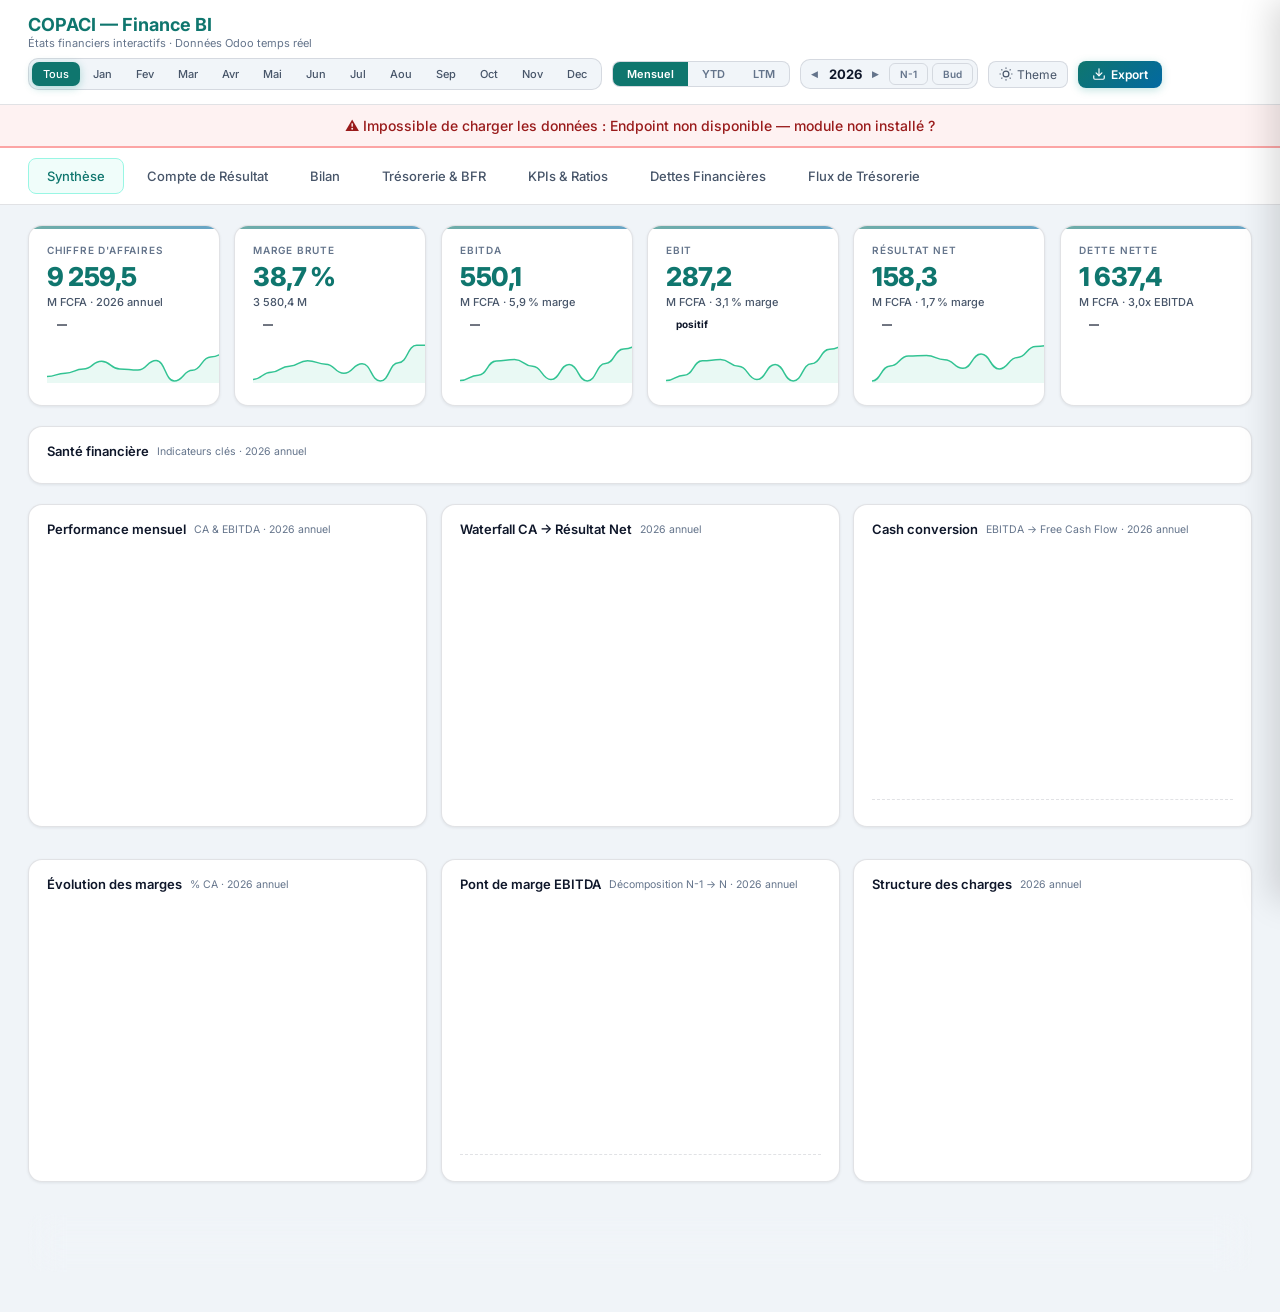
==== copaci_finance_bi/static/src/dashboard/index.html @ 1ec5e7fd "Add copaci_finance_bi — Odoo 18 Finance BI Dashboard Module BI Finance COPACI avec architecture ifra" ====
<!DOCTYPE html>
<html lang="fr" data-theme="light">
<head>
<meta charset="UTF-8">
<meta name="viewport" content="width=device-width, initial-scale=1.0">
<title>COPACI — Finance BI Dashboard</title>
<link href="https://fonts.googleapis.com/css2?family=Inter:wght@300;400;500;600;700;800&display=swap" rel="stylesheet">
<link rel="stylesheet" href="/copaci_finance_bi/static/src/dashboard/css/dashboard.css">
<script src="/copaci_finance_bi/static/src/lib/chart.umd.min.js"></script>
<script src="/copaci_finance_bi/static/src/lib/chartjs-plugin-datalabels.min.js"></script>
<script src="/copaci_finance_bi/static/src/lib/pptxgenjs.bundle.js"></script>
</head>
<body>
<div class="app">

<!-- ═══ HEADER ═══ -->
<header class="header">
  <div class="header-left"><div class="header-title">
    <h1>COPACI — Finance BI</h1>
    <p>&Eacute;tats financiers interactifs &middot; Donn&eacute;es Odoo temps r&eacute;el</p>
  </div></div>
  <div class="header-right">
    <div class="pills-wrap" id="monthPills">
      <button class="pill active" data-m="all">Tous</button>
      <button class="pill" data-m="0">Jan</button><button class="pill" data-m="1">Fev</button>
      <button class="pill" data-m="2">Mar</button><button class="pill" data-m="3">Avr</button>
      <button class="pill" data-m="4">Mai</button><button class="pill" data-m="5">Jun</button>
      <button class="pill" data-m="6">Jul</button><button class="pill" data-m="7">Aou</button>
      <button class="pill" data-m="8">Sep</button><button class="pill" data-m="9">Oct</button>
      <button class="pill" data-m="10">Nov</button><button class="pill" data-m="11">Dec</button>
    </div>
    <div class="mode-wrap">
      <button class="mode-btn active" data-mode="mensuel">Mensuel</button>
      <button class="mode-btn" data-mode="ytd">YTD</button>
      <button class="mode-btn" data-mode="ltm">LTM</button>
    </div>
    <div class="company-wrap single" id="companyWrap">
      <span class="cw-label">Soci&eacute;t&eacute;</span>
    </div>
    <div class="year-wrap">
      <button class="year-btn" id="yearPrev">&#9664;</button>
      <span class="year-label" id="yearLabel"></span>
      <script>document.getElementById('yearLabel').textContent=new Date().getFullYear();</script>
      <button class="year-btn" id="yearNext">&#9654;</button>
      <button class="compare-toggle" id="compareN1">N-1</button>
      <button class="compare-toggle" id="compareBudget" title="Budget (placeholder = GL actual)">Bud</button>
    </div>
    <button class="theme-toggle" id="themeBtn">
      <svg width="14" height="14" viewBox="0 0 24 24" fill="none" stroke="currentColor" stroke-width="2"><circle cx="12" cy="12" r="5"/><path d="M12 1v2M12 21v2M4.22 4.22l1.42 1.42M18.36 18.36l1.42 1.42M1 12h2M21 12h2M4.22 19.78l1.42-1.42M18.36 5.64l1.42-1.42"/></svg>
      Theme
    </button>
    <button class="export-btn" id="exportBtn">
      <svg width="14" height="14" viewBox="0 0 24 24" fill="none" stroke="currentColor" stroke-width="2" stroke-linecap="round" stroke-linejoin="round"><path d="M21 15v4a2 2 0 01-2 2H5a2 2 0 01-2-2v-4"/><polyline points="7 10 12 15 17 10"/><line x1="12" y1="15" x2="12" y2="3"/></svg>
      Export
    </button>
  </div>
</header>

<!-- ═══ EXPORT MODAL ═══ -->
<div class="export-overlay" id="exportOverlay">
  <div class="export-modal">
    <div class="export-modal-header">
      <h2>Configuration &amp; Export</h2>
      <button class="export-close" id="exportClose">&times;</button>
    </div>
    <div class="export-modal-body">
      <div class="export-section">
        <h3>P&eacute;riode</h3>
        <div class="cfg-period-row">
          <span class="cfg-label">Ann&eacute;e</span>
          <div class="cfg-pills" id="cfgYearPills"></div>
        </div>
        <div class="cfg-period-row">
          <span class="cfg-label">Mode</span>
          <div class="cfg-pills" id="cfgModePills">
            <button class="cfg-pill active" data-mode="mensuel">Mensuel</button>
            <button class="cfg-pill" data-mode="ytd">YTD</button>
            <button class="cfg-pill" data-mode="ltm">LTM</button>
          </div>
        </div>
        <div class="cfg-period-row">
          <span class="cfg-label">Mois</span>
          <div class="cfg-pills" id="cfgMonthPills">
            <button class="cfg-pill active" data-m="all">Tous</button>
            <button class="cfg-pill" data-m="0">Jan</button><button class="cfg-pill" data-m="1">Fev</button>
            <button class="cfg-pill" data-m="2">Mar</button><button class="cfg-pill" data-m="3">Avr</button>
            <button class="cfg-pill" data-m="4">Mai</button><button class="cfg-pill" data-m="5">Jun</button>
            <button class="cfg-pill" data-m="6">Jul</button><button class="cfg-pill" data-m="7">Aou</button>
            <button class="cfg-pill" data-m="8">Sep</button><button class="cfg-pill" data-m="9">Oct</button>
            <button class="cfg-pill" data-m="10">Nov</button><button class="cfg-pill" data-m="11">Dec</button>
          </div>
        </div>
      </div>
      <div class="export-section">
        <h3>P&eacute;rim&egrave;tre</h3>
        <div class="export-scope">
          <label class="scope-all"><input type="checkbox" id="scopeAll" checked> Tout le dashboard</label>
          <div class="cfg-scope-grid">
            <label><input type="checkbox" class="scope-tab" data-scope="synthese" checked> Synth&egrave;se</label>
            <label><input type="checkbox" class="scope-tab" data-scope="pl" checked> Compte de R&eacute;sultat</label>
            <label><input type="checkbox" class="scope-tab" data-scope="bilan" checked> Bilan</label>
            <label><input type="checkbox" class="scope-tab" data-scope="tresorerie" checked> Tr&eacute;sorerie &amp; BFR</label>
            <label><input type="checkbox" class="scope-tab" data-scope="kpis" checked> KPIs &amp; Ratios</label>
            <label><input type="checkbox" class="scope-tab" data-scope="dettes" checked> Dettes Financi&egrave;res</label>
            <label><input type="checkbox" class="scope-tab" data-scope="cfs" checked> Flux de Tr&eacute;sorerie</label>
          </div>
        </div>
      </div>
      <div class="export-section">
        <h3>Format</h3>
        <div class="export-formats">
          <button class="fmt-btn active" data-fmt="pptx"><span class="fmt-icon">&#128202;</span><span class="fmt-label">PowerPoint</span><span class="fmt-sub">Charts &eacute;ditables</span></button>
          <button class="fmt-btn disabled" data-fmt="pdf"><span class="fmt-icon">&#128196;</span><span class="fmt-label">PDF</span><span class="fmt-sub">Bient&ocirc;t</span></button>
          <button class="fmt-btn disabled" data-fmt="xlsx"><span class="fmt-icon">&#128200;</span><span class="fmt-label">Excel</span><span class="fmt-sub">Bient&ocirc;t</span></button>
        </div>
      </div>
      <div class="export-section export-notes">
        <h3>Notes CFO</h3>
        <textarea id="exportNotes" placeholder="Commentaires additionnels du CFO / Contr&ocirc;le de gestion...&#10;(zones de texte &eacute;ditables dans le PPT)"></textarea>
      </div>
      <div class="export-progress" id="exportProgress"></div>
    </div>
    <div class="export-modal-footer">
      <button class="export-cancel" id="exportCancel">Annuler</button>
      <button class="export-generate" id="exportGenerate">G&eacute;n&eacute;rer le PPT</button>
    </div>
  </div>
</div>

<!-- ═══ TABS ═══ -->
<nav class="tabs">
  <button class="tab active" data-tab="synthese">Synth&egrave;se</button>
  <button class="tab" data-tab="pl">Compte de R&eacute;sultat</button>
  <button class="tab" data-tab="bilan">Bilan</button>
  <button class="tab" data-tab="tresorerie">Tr&eacute;sorerie &amp; BFR</button>
  <button class="tab" data-tab="kpis">KPIs &amp; Ratios</button>
  <button class="tab" data-tab="dettes">Dettes Financi&egrave;res</button>
  <button class="tab" data-tab="cfs">Flux de Tr&eacute;sorerie</button>
</nav>

<!-- ═══ MAIN CONTENT ═══ -->
<main class="content">
  <div id="warnBanner"></div>

  <!-- TAB: SYNTHESE -->
  <section id="synthese" class="panel active">
    <div class="kpi-grid k6" id="synthKpis"></div>
    <div class="chart-card health-card">
      <h2 id="synthHealthTitle">Sant&eacute; financi&egrave;re <span>Indicateurs cl&eacute;s</span></h2>
      <div class="health-grid" id="synthHealthGauges"></div>
    </div>
    <div class="chart-grid g3">
      <div class="chart-card"><h2 id="synthPerfTitle">Performance mensuelle <span>CA &amp; EBITDA</span></h2><div class="chart-container" id="synthPerfWrap"><canvas id="synthPerfChart"></canvas></div></div>
      <div class="chart-card"><h2 id="synthWaterfallTitle">Waterfall CA &rarr; R&eacute;sultat Net <span>Annuel</span></h2><div class="chart-container" id="synthWaterfallWrap"><canvas id="synthWaterfallChart"></canvas></div></div>
      <div class="chart-card"><h2 id="synthCashConvTitle">Cash conversion <span>EBITDA &rarr; Free Cash Flow</span></h2><div class="chart-container" id="synthCashConvWrap"><canvas id="synthCashConvChart"></canvas></div><div class="conv-kpi" id="synthCashConvKpi"></div></div>
    </div>
    <div class="chart-grid g3">
      <div class="chart-card"><h2 id="synthMarginsTitle">&Eacute;volution des marges <span>% CA</span></h2><div class="chart-container" id="synthMarginsWrap"><canvas id="synthMarginsChart"></canvas></div></div>
      <div class="chart-card"><h2 id="synthMarginBridgeTitle">Pont de marge EBITDA <span>D&eacute;composition vs N-1</span></h2><div class="chart-container" id="synthMarginBridgeWrap"><canvas id="synthMarginBridgeChart"></canvas></div><div class="conv-kpi" id="synthMarginBridgeKpi"></div></div>
      <div class="chart-card"><h2 id="synthChargesTitle">Structure des charges <span>YTD</span></h2><div class="chart-container" id="synthChargesWrap"><canvas id="synthChargesChart"></canvas></div></div>
    </div>
    <div class="chart-card insights-card">
      <h2 id="synthInsightsTitle">Signaux et alertes CFO <span>Analyse automatique</span></h2>
      <div class="insights-grid" id="synthInsights"></div>
    </div>
  </section>

  <!-- TAB: COMPTE DE RESULTAT -->
  <section id="pl" class="panel">
    <div class="chart-card"><h2>Compte de R&eacute;sultat <span>Donn&eacute;es mensuelles en M FCFA &middot; Cliquer pour explorer</span></h2>
      <div class="table-toolbar" id="plToolbar"><div class="table-toolbar-spacer"></div></div>
      <div class="fin-table-wrap"><table class="fin-table" id="plTable"><thead id="plHead"></thead><tbody id="plBody"></tbody></table></div>
    </div>
    <div class="chart-grid g2" style="margin-top:20px">
      <div class="chart-card"><h2>Waterfall du r&eacute;sultat</h2><div class="chart-container tall"><canvas id="plWaterfallChart"></canvas></div></div>
      <div class="chart-card"><h2>Analyse des marges <span>% CA mensuel</span></h2><div class="chart-container tall"><canvas id="plMarginsChart"></canvas></div></div>
    </div>
  </section>

  <!-- TAB: BILAN -->
  <section id="bilan" class="panel">
    <div class="chart-grid g2">
      <div class="chart-card"><h2 id="bilanStructTitle">Structure du bilan <span>Actif vs Passif</span></h2><div class="chart-container"><canvas id="bilanStructChart"></canvas></div></div>
      <div class="chart-card"><h2 id="bilanEvoTitle">&Eacute;volution mensuelle <span>Total Actif &amp; composantes</span></h2><div class="chart-container"><canvas id="bilanEvoChart"></canvas></div></div>
    </div>
    <div class="chart-card"><h2 id="bilanTableTitle">Bilan d&eacute;taill&eacute; <span>M FCFA &middot; Cliquer pour explorer</span></h2>
      <div class="bilan-picker" id="bilanPicker"></div>
      <div class="fin-table-wrap"><table class="fin-table" id="bilanTable"><thead id="bilanHead"></thead><tbody id="bilanBody"></tbody></table></div>
    </div>
  </section>

  <!-- TAB: TRESORERIE & BFR -->
  <section id="tresorerie" class="panel">
    <div class="section-title">Cycle de Conversion de Caisse <span id="cccPeriodTag" class="period-tag">LTM</span></div>
    <div class="ccc-timeline" id="cccTimeline"></div>
    <div class="chart-grid g3">
      <div class="chart-card"><h2>D&eacute;composition du BFR <span id="bfrWaterfallSub">M FCFA &middot; LTM</span></h2><div class="chart-container"><canvas id="bfrWaterfallChart"></canvas></div></div>
      <div class="chart-card"><h2>&Eacute;volution BFR / CA <span id="bfrEvoSub">en jours &middot; rolling 12M</span></h2><div class="chart-container"><canvas id="bfrEvoChart"></canvas></div></div>
      <div class="chart-card"><h2>&Eacute;volution DSO / DIO / DPO <span id="ratioEvoSub">jours &middot; 12M glissants</span></h2><div class="chart-container"><canvas id="ratioEvoChart"></canvas></div></div>
    </div>
    <p class="data-footnote">Les s&eacute;ries mensuelles de BFR sont interpol&eacute;es &agrave; partir des cl&ocirc;tures trimestrielles ; prudence sur l&rsquo;analyse intra-trimestrielle.</p>
  </section>

  <!-- TAB: KPIs & RATIOS -->
  <section id="kpis" class="panel">
    <div class="chart-card"><h2>Profil financier <span>Radar de performance</span></h2><div class="chart-container tall"><canvas id="radarChart"></canvas></div></div>
    <div class="section-title">Ratios cl&eacute;s</div>
    <div class="ratio-grid" id="ratioGrid"></div>
    <div class="chart-card"><h2>&Eacute;volution des KPIs <span>12 derniers mois</span></h2><div class="chart-container"><canvas id="kpiEvoChart"></canvas></div></div>
  </section>

  <!-- TAB: DETTES FINANCIERES -->
  <section id="dettes" class="panel">
    <div class="kpi-grid k4" id="dettesKpis"></div>
    <div class="chart-grid g3">
      <div class="chart-card"><h2>Composition de la dette <span>Par type</span></h2><div class="chart-container"><canvas id="detteTypeChart"></canvas></div></div>
      <div class="chart-card"><h2 id="detteStackedTitle">&Eacute;volution dette &amp; tr&eacute;sorerie <span>Empil&eacute; &middot; dette nette en courbe</span></h2><div class="chart-container"><canvas id="detteStackedChart"></canvas></div></div>
      <div class="chart-card"><h2 id="detteByNatureTitle">Dette par nature <span>Empil&eacute; mensuel</span></h2><div class="chart-container"><canvas id="detteByNatureChart"></canvas></div></div>
    </div>
    <div class="chart-card"><h2 id="dettesTableTitle">D&eacute;tail des dettes financi&egrave;res <span>M FCFA &middot; Cliquer pour d&eacute;rouler</span></h2>
      <div class="table-toolbar" id="dettesToolbar"><div class="table-toolbar-spacer"></div></div>
      <div class="fin-table-wrap"><table class="fin-table" id="dettesTable"><thead id="dettesHead"></thead><tbody id="dettesBody"></tbody></table></div>
    </div>
    <p class="data-footnote">Les ventilations mensuelles sont estim&eacute;es par interpolation &agrave; partir des soldes trimestriels disponibles.</p>
  </section>

  <!-- TAB: FLUX DE TRESORERIE -->
  <section id="cfs" class="panel">
    <div id="cfsQualityBanner"></div>
    <div class="chart-card"><h2>Tableau des flux de tr&eacute;sorerie <span id="cfsHeaderSub">M FCFA &middot; M&eacute;thode indirecte &middot; reconstruit depuis rawPL + variations bilan</span></h2>
      <div class="table-toolbar" id="cfsToolbar"><div class="table-toolbar-spacer"></div></div>
      <div class="fin-table-wrap"><table class="fin-table" id="cfsTable"><thead id="cfsHead"></thead><tbody id="cfsBody"></tbody></table></div>
    </div>
    <div class="chart-grid g2" style="margin-top:20px">
      <div class="chart-card"><h2>Waterfall des flux <span id="cfsWaterfallSub">M FCFA</span></h2><div class="chart-container tall"><canvas id="cfsWaterfallChart"></canvas></div></div>
      <div class="chart-card"><h2>&Eacute;volution de la tr&eacute;sorerie <span id="cfsTresoSub">Cumul mensuel</span></h2><div class="chart-container tall"><canvas id="cfsTresoChart"></canvas></div></div>
    </div>
  </section>

</main>

<!-- ═══ DRILL-DOWN PANEL ═══ -->
<div class="drill-overlay" id="drillOverlay"></div>
<div class="drill-panel" id="drillPanel">
  <div class="drill-header">
    <button class="drill-back" id="drillBack">&#9664;</button>
    <div class="drill-title"><h3 id="drillTitleText"></h3><p id="drillSubText"></p></div>
    <button class="drill-close" id="drillCloseBtn">&times;</button>
  </div>
  <div class="drill-body" id="drillBody"></div>
</div>

<!-- ═══ TOOLTIP ═══ -->
<div class="fin-tooltip" id="finTooltip">
  <div class="fin-tooltip-title" id="ttTitle"></div>
  <div class="fin-tooltip-val" id="ttVal"></div>
  <div class="fin-tooltip-pct" id="ttPct"></div>
  <div class="fin-tooltip-delta" id="ttDelta"></div>
  <div class="fin-tooltip-spark"><canvas id="ttSparkCanvas" width="200" height="32"></canvas></div>
  <div class="fin-tooltip-hint">Cliquer pour voir les comptes</div>
</div>

</div><!-- .app -->

<!-- ═══ JAVASCRIPT MODULES ═══ -->
<!-- Ordre de chargement : config → utils → data → charts → tables → tabs → ui → export -->
<script src="/copaci_finance_bi/static/src/dashboard/js/00_config.js"></script>
<script src="/copaci_finance_bi/static/src/dashboard/js/01_utils.js"></script>
<script src="/copaci_finance_bi/static/src/dashboard/js/02_data.js"></script>
<script src="/copaci_finance_bi/static/src/dashboard/js/03_charts.js"></script>
<script src="/copaci_finance_bi/static/src/dashboard/js/04_tables.js"></script>
<script src="/copaci_finance_bi/static/src/dashboard/js/05_tabs.js"></script>
<script src="/copaci_finance_bi/static/src/dashboard/js/06_ui.js"></script>
<script src="/copaci_finance_bi/static/src/dashboard/js/07_export.js"></script>
</body>
</html>
---- copaci_finance_bi/static/src/dashboard/css/dashboard.css ----
/* ═══════════════════════════════════════════════════════════════
   COPACI Finance BI — CSS
   Pattern: Ventes V6 (teal/blue accent, light default)
   ═══════════════════════════════════════════════════════════════ */
:root,[data-theme="dark"]{--bg:#0c1222;--bg2:#111a2e;--card:rgba(255,255,255,0.05);--card-h:rgba(255,255,255,0.08);--brd:rgba(255,255,255,0.1);--brd-h:rgba(255,255,255,0.2);--t1:#f0f0f5;--t2:rgba(255,255,255,0.6);--t3:rgba(255,255,255,0.4);--inp:rgba(255,255,255,0.08);--inp-b:rgba(255,255,255,0.15);--accent:#0d9488;--accent2:#0284c7;--green:#10b981;--red:#ef4444;--amber:#f59e0b;--purple:#8b5cf6;--row-hover:rgba(13,148,136,0.06);--row-alt:rgba(255,255,255,0.02);--total-bg:rgba(13,148,136,0.08);--subtotal-bg:rgba(13,148,136,0.04)}
[data-theme="light"]{--bg:#f0f4f8;--bg2:#ffffff;--card:#ffffff;--card-h:#ffffff;--brd:rgba(15,23,42,0.12);--brd-h:rgba(15,23,42,0.22);--t1:#0f172a;--t2:#475569;--t3:#64748b;--inp:#f1f5f9;--inp-b:#cbd5e1;--accent:#0f766e;--accent2:#0369a1;--green:#047857;--red:#dc2626;--amber:#b45309;--purple:#7c3aed;--row-hover:rgba(15,118,110,0.06);--row-alt:rgba(15,23,42,0.02);--total-bg:rgba(15,118,110,0.08);--subtotal-bg:rgba(15,118,110,0.04)}
*,*::before,*::after{box-sizing:border-box;margin:0;padding:0}
body{font-family:'Inter',system-ui,sans-serif;background:var(--bg);color:var(--t1);min-height:100vh;overflow-x:hidden;transition:background .4s,color .4s}
[data-theme="dark"] body::before{content:'';position:fixed;top:-50%;left:-50%;width:200%;height:200%;background:radial-gradient(ellipse at 20% 50%,rgba(13,148,136,0.07) 0%,transparent 50%),radial-gradient(ellipse at 80% 20%,rgba(2,132,199,0.05) 0%,transparent 50%);z-index:0;pointer-events:none}
.app{position:relative;z-index:1}

/* Header */
.header{background:rgba(255,255,255,0.95);backdrop-filter:blur(20px);border-bottom:1px solid var(--brd);padding:14px 28px;display:flex;align-items:center;justify-content:space-between;position:sticky;top:0;z-index:100;flex-wrap:wrap;gap:8px;transition:background .4s}
[data-theme="dark"] .header{background:rgba(17,26,46,0.92)}
.header-title h1{font-size:18px;font-weight:700;background:linear-gradient(135deg,var(--accent),var(--accent2));-webkit-background-clip:text;-webkit-text-fill-color:transparent;background-clip:text}
[data-theme="light"] .header-title h1{-webkit-text-fill-color:unset;background:none;color:var(--accent)}
.header-title p{font-size:11px;color:var(--t3);margin:1px 0 0}
.header-right{display:flex;align-items:center;gap:10px;flex-wrap:wrap}

/* Pills */
.pills-wrap{display:flex;align-items:center;background:var(--inp);border:1px solid var(--brd);border-radius:10px;padding:3px;gap:2px}
.pill{padding:5px 11px;border:none;background:transparent;color:var(--t2);font-family:inherit;font-size:11px;font-weight:500;border-radius:7px;cursor:pointer;transition:all .3s;line-height:1.3}
.pill.active{background:linear-gradient(135deg,var(--accent),var(--accent2));color:#fff;box-shadow:0 2px 8px rgba(13,148,136,0.3)}
[data-theme="light"] .pill.active{background:var(--accent)}
.pill:hover:not(.active){background:var(--card-h);color:var(--t1)}

/* Year selector */
.year-wrap{display:flex;align-items:center;gap:2px;background:var(--inp);border:1px solid var(--brd);border-radius:10px;padding:3px 4px}
.year-btn{background:none;border:none;color:var(--t3);cursor:pointer;font-size:9px;padding:4px 6px;border-radius:6px;transition:all .25s;line-height:1}
.year-btn:hover{color:var(--t1);background:var(--card-h)}
.year-label{font-size:13px;font-weight:700;color:var(--t1);min-width:38px;text-align:center}
.compare-toggle{margin-left:2px;padding:4px 10px;border:1px solid var(--brd);background:transparent;color:var(--t3);font-family:inherit;font-size:10px;font-weight:600;border-radius:6px;cursor:pointer;transition:all .3s}
.compare-toggle.active{background:rgba(245,158,11,0.15);border-color:rgba(245,158,11,0.4);color:var(--amber)}

/* Company selector */
.company-wrap{display:flex;align-items:center;gap:4px;background:var(--inp);border:1px solid var(--brd);border-radius:10px;padding:3px 6px}
.company-wrap .cw-label{font-size:9px;font-weight:600;color:var(--t3);text-transform:uppercase;letter-spacing:.05em;margin-right:2px}
.company-pill{padding:4px 10px;font-family:inherit;font-size:10.5px;font-weight:600;color:var(--t3);background:transparent;border:1px solid transparent;border-radius:6px;cursor:pointer;transition:all .25s;white-space:nowrap}
.company-pill:hover:not(.active){color:var(--t1);background:var(--card-h)}
.company-pill.active{background:rgba(13,148,136,0.12);border-color:rgba(13,148,136,0.3);color:var(--accent)}
.company-pill.all-active{background:rgba(99,102,241,0.12);border-color:rgba(99,102,241,0.3);color:#6366f1}
/* Hide company selector when only one company is available */
.company-wrap.single{display:none}

/* Mode selector */
.mode-wrap{display:flex;align-items:center;gap:0;background:var(--inp);border:1px solid var(--brd);border-radius:8px;overflow:hidden}
.mode-btn{padding:5px 14px;font-family:inherit;font-size:11px;font-weight:600;color:var(--t3);background:transparent;border:none;cursor:pointer;transition:all .25s}
.mode-btn.active{background:linear-gradient(135deg,var(--accent),var(--accent2));color:#fff}
[data-theme="light"] .mode-btn.active{background:var(--accent)}
.mode-btn:hover:not(.active){color:var(--t1);background:var(--card-h)}

/* Theme toggle */
.theme-toggle{display:flex;align-items:center;gap:4px;background:var(--inp);border:1px solid var(--brd);border-radius:8px;padding:5px 10px;cursor:pointer;font-family:inherit;font-size:12px;color:var(--t2);transition:all .3s}
.theme-toggle:hover{border-color:var(--brd-h);color:var(--t1)}

/* Tabs */
.tabs{display:flex;gap:4px;padding:10px 28px;background:rgba(255,255,255,0.95);backdrop-filter:blur(10px);border-bottom:1px solid var(--brd);overflow-x:auto;transition:background .4s}
[data-theme="dark"] .tabs{background:rgba(17,26,46,0.92)}
.tab{padding:9px 18px;border:1px solid transparent;background:transparent;color:var(--t2);font-family:inherit;font-size:13px;font-weight:500;border-radius:8px;cursor:pointer;transition:all .3s;white-space:nowrap}
.tab.active{background:rgba(13,148,136,0.15);color:var(--accent);border:1px solid rgba(13,148,136,0.3)}
[data-theme="light"] .tab.active{background:#f0fdfa;border-color:#99f6e4;color:var(--accent)}
.tab:hover:not(.active){background:var(--card);color:var(--t1)}

/* Content */
.content{padding:20px 28px;max-width:1600px;margin:0 auto}
.panel{display:none}
.panel.active{display:block;animation:fadeIn .6s cubic-bezier(.4,0,.2,1)}
@keyframes fadeIn{from{opacity:0;transform:translateY(8px)}to{opacity:1;transform:translateY(0)}}

/* KPI cards */
.kpi-grid{display:grid;grid-template-columns:repeat(auto-fit,minmax(220px,1fr));gap:14px;margin-bottom:20px}
.kpi-grid.k3{grid-template-columns:repeat(3,1fr)}
.kpi-grid.k4{grid-template-columns:repeat(4,1fr)}
.kpi-grid.k6{grid-template-columns:repeat(6,1fr)}
.kpi-card{background:var(--card);backdrop-filter:blur(12px);border:1px solid var(--brd);border-radius:14px;padding:18px;transition:all .4s cubic-bezier(.4,0,.2,1);position:relative;overflow:hidden}
.kpi-card::after{content:'';position:absolute;bottom:0;left:0;right:0;height:2px;background:linear-gradient(90deg,var(--accent),var(--accent2));opacity:0;transition:opacity .4s}
.kpi-card:hover{transform:translateY(-2px);border-color:var(--brd-h)}
.kpi-card:hover::after{opacity:1}
[data-theme="light"] .kpi-card{box-shadow:0 1px 3px rgba(15,23,42,0.08)}
[data-theme="light"] .kpi-card:hover{box-shadow:0 4px 12px rgba(15,23,42,0.1)}
.kpi-label{font-size:10px;color:var(--t3);text-transform:uppercase;letter-spacing:.8px;font-weight:600;margin-bottom:6px}
.kpi-value{font-size:26px;font-weight:800;color:var(--accent);line-height:1.15;letter-spacing:-.5px}
.kpi-sub{font-size:11px;color:var(--t2);margin-top:3px;font-weight:500}
.kpi-trend{display:inline-flex;align-items:center;gap:3px;padding:3px 10px;border-radius:20px;font-size:10px;font-weight:700;margin-top:6px}
.kpi-trend.up{background:rgba(16,185,129,0.12);color:var(--green)}
.kpi-trend.down{background:rgba(239,68,68,0.12);color:var(--red)}
.kpi-trend2{display:inline-flex;align-items:center;gap:3px;padding:2px 8px;border-radius:20px;font-size:9.5px;font-weight:600;margin-top:4px;margin-left:4px;opacity:.85}
.kpi-trend2.up{background:rgba(16,185,129,0.08);color:var(--green)}
.kpi-trend2.down{background:rgba(239,68,68,0.08);color:var(--red)}
.bud-flag{color:var(--amber);font-weight:800;cursor:help}
.kpi-spark{height:44px;margin-top:10px;opacity:.85;transition:opacity .3s}
.kpi-card:hover .kpi-spark{opacity:1}
/* KPI card accent stripe */
.kpi-card::before{content:'';position:absolute;top:0;left:0;right:0;height:3px;background:linear-gradient(90deg,var(--accent),var(--accent2));border-radius:14px 14px 0 0;opacity:.6;transition:opacity .3s}
.kpi-card:hover::before{opacity:1}

/* Chart cards */
.chart-grid{display:grid;gap:14px;margin-bottom:18px}
.chart-grid.g2{grid-template-columns:repeat(2,1fr)}
.chart-grid.g3{grid-template-columns:repeat(3,1fr)}
@media(max-width:1100px){.chart-grid.g3{grid-template-columns:repeat(2,1fr)}}
@media(max-width:760px){.chart-grid.g2,.chart-grid.g3{grid-template-columns:1fr}}
.chart-card{background:var(--card);backdrop-filter:blur(16px);border:1px solid var(--brd);border-radius:14px;padding:16px 18px 14px;transition:all .4s;position:relative;overflow:hidden;margin-bottom:14px}
.chart-card::before{content:'';position:absolute;top:0;left:0;right:0;height:1px;background:linear-gradient(90deg,transparent,rgba(13,148,136,0.4),transparent);opacity:0;transition:opacity .4s}
.chart-card:hover{border-color:var(--brd-h);transform:translateY(-1px)}
.chart-card:hover::before{opacity:1}
[data-theme="light"] .chart-card{box-shadow:0 1px 3px rgba(15,23,42,0.08)}
.chart-card h2{font-size:13px;font-weight:600;margin:0 0 10px;color:var(--t1);display:flex;align-items:center;gap:8px;flex-wrap:wrap}
.chart-card h2 span{font-size:10.5px;color:var(--t3);font-weight:400}
.chart-container{position:relative;width:100%;height:240px}
.chart-container.tall{height:320px}
.chart-container.short{height:180px}
/* Series filter pills — sit between the chart h2 and the canvas, replace
   Chart.js's built-in legend with a more discoverable Bloomberg-style chip
   that toggles dataset visibility on click. */
.series-pills{display:flex;flex-wrap:wrap;gap:5px;margin:0 0 8px}
.series-pill{display:inline-flex;align-items:center;gap:6px;padding:3px 10px;border-radius:14px;background:var(--bg2);border:1px solid var(--brd);font-size:10px;font-weight:600;color:var(--t2);cursor:pointer;transition:border-color .15s,color .15s,opacity .15s,background .15s;font-family:inherit;line-height:1.5;letter-spacing:.1px;user-select:none}
.series-pill:hover{border-color:var(--brd-h);color:var(--t1);background:var(--inp)}
.series-pill .pill-dot{width:8px;height:8px;border-radius:50%;background:var(--dot,#0d9488);box-shadow:0 0 0 2px rgba(13,148,136,0.12);transition:opacity .2s,transform .2s,box-shadow .2s}
.series-pill.off{opacity:.45;color:var(--t3);background:transparent}
.series-pill.off .pill-dot{opacity:.35;transform:scale(.7);box-shadow:none}
.series-pill.off:hover{opacity:.7}
.badge{font-size:10px;padding:2px 8px;border-radius:6px;font-weight:600}
.badge.teal{background:rgba(13,148,136,0.15);color:var(--accent)}
.badge.blue{background:rgba(2,132,199,0.15);color:var(--accent2)}

/* ═══════════════════════════════════════════════════════
   HEALTH GAUGES — 4-up SVG semi-circle dials
   ═══════════════════════════════════════════════════════ */
.health-card{margin-bottom:20px}
.health-grid{display:grid;grid-template-columns:repeat(4,1fr);gap:14px}
@media(max-width:1100px){.health-grid{grid-template-columns:repeat(2,1fr)}}
@media(max-width:600px){.health-grid{grid-template-columns:1fr}}
.gauge-tile{position:relative;padding:16px 14px 14px;background:var(--bg2);border:1px solid var(--brd);border-radius:12px;transition:all .3s;overflow:hidden}
.gauge-tile:hover{border-color:var(--brd-h);transform:translateY(-1px)}
.gauge-tile::before{content:'';position:absolute;top:0;left:0;right:0;height:2px;background:var(--g-col,var(--accent));opacity:.55}
.gauge-head{display:flex;align-items:baseline;justify-content:space-between;margin-bottom:4px}
.gauge-label{font-size:10px;color:var(--t3);text-transform:uppercase;letter-spacing:.6px;font-weight:600}
.gauge-pill{font-size:9px;font-weight:700;padding:2px 7px;border-radius:10px;text-transform:uppercase;letter-spacing:.4px}
.gauge-pill.good{background:rgba(16,185,129,0.15);color:var(--green)}
.gauge-pill.warn{background:rgba(245,158,11,0.15);color:var(--amber)}
.gauge-pill.bad{background:rgba(239,68,68,0.15);color:var(--red)}
.gauge-svg{display:block;width:100%;height:86px}
.gauge-bg{fill:none;stroke:rgba(148,163,184,0.18);stroke-width:10;stroke-linecap:round}
.gauge-fg{fill:none;stroke-width:10;stroke-linecap:round;transition:stroke-dashoffset .8s cubic-bezier(.2,.8,.2,1)}
.gauge-val{font-size:22px;font-weight:800;color:var(--t1);line-height:1;letter-spacing:-.5px}
.gauge-unit{font-size:11px;color:var(--t3);font-weight:500;margin-left:3px}
.gauge-sub{font-size:10px;color:var(--t3);margin-top:4px;line-height:1.35;min-height:38px}
.gauge-sub b{color:var(--t2);font-weight:600}
.gauge-period{display:inline-block;margin-top:2px;font-size:9px;color:var(--t3);font-style:italic;opacity:.85;letter-spacing:.2px}
.gauge-footer{display:flex;justify-content:space-between;font-size:9px;color:var(--t3);margin-top:3px;font-variant-numeric:tabular-nums}

/* Conv-KPI band under waterfall/bridge charts */
.conv-kpi{display:flex;justify-content:space-around;gap:10px;margin-top:12px;padding-top:12px;border-top:1px dashed var(--brd);font-variant-numeric:tabular-nums}
.conv-kpi .kpi-mini{text-align:center;flex:1}
.conv-kpi .kpi-mini-label{font-size:9px;color:var(--t3);text-transform:uppercase;letter-spacing:.5px;font-weight:600;margin-bottom:2px}
.conv-kpi .kpi-mini-val{font-size:14px;font-weight:700;color:var(--t1);font-variant-numeric:tabular-nums}
.conv-kpi .kpi-mini-val.good{color:var(--green)}
.conv-kpi .kpi-mini-val.bad{color:var(--red)}
.conv-kpi .kpi-mini-val.warn{color:var(--amber)}

/* Insights panel */
.insights-card{margin-bottom:20px}
.insights-grid{display:grid;grid-template-columns:repeat(auto-fit,minmax(280px,1fr));gap:12px}
.insight-row{display:flex;gap:12px;padding:12px 14px;border-radius:10px;background:var(--bg2);border:1px solid var(--brd);transition:all .3s}
.insight-row:hover{border-color:var(--brd-h);transform:translateX(2px)}
.insight-row.sig-good{border-left:3px solid var(--green)}
.insight-row.sig-warn{border-left:3px solid var(--amber)}
.insight-row.sig-bad{border-left:3px solid var(--red)}
.insight-row.sig-info{border-left:3px solid var(--accent2)}
.insight-icon{flex-shrink:0;width:32px;height:32px;border-radius:8px;display:flex;align-items:center;justify-content:center;font-size:16px;font-weight:700}
.insight-row.sig-good .insight-icon{background:rgba(16,185,129,0.12);color:var(--green)}
.insight-row.sig-warn .insight-icon{background:rgba(245,158,11,0.12);color:var(--amber)}
.insight-row.sig-bad .insight-icon{background:rgba(239,68,68,0.12);color:var(--red)}
.insight-row.sig-info .insight-icon{background:rgba(2,132,199,0.12);color:var(--accent2)}
.insight-body{flex:1;min-width:0}
.insight-title{font-size:12px;font-weight:700;color:var(--t1);margin-bottom:2px;line-height:1.3}
.insight-text{font-size:11px;color:var(--t2);line-height:1.45}
.insight-text b{color:var(--t1);font-weight:600}

/* ═══════════════════════════════════════════════════════
   FINANCIAL TABLE — Capital IQ / FactSet style
   ═══════════════════════════════════════════════════════ */
.fin-table-wrap{overflow-x:auto;border:1px solid var(--brd);border-radius:12px;background:var(--card);scrollbar-width:thin;scrollbar-color:var(--inp-b) transparent}
/* Custom WebKit scrollbar — visible track + accent thumb on hover so users notice the row is scrollable */
.fin-table-wrap::-webkit-scrollbar{height:12px;width:12px;background:transparent}
.fin-table-wrap::-webkit-scrollbar-track{background:var(--bg2);border-top:1px solid var(--brd);border-bottom-left-radius:12px;border-bottom-right-radius:12px}
.fin-table-wrap::-webkit-scrollbar-thumb{background:var(--inp-b);border-radius:8px;border:3px solid var(--bg2);transition:background .2s}
.fin-table-wrap::-webkit-scrollbar-thumb:hover{background:var(--accent)}
.fin-table-wrap::-webkit-scrollbar-corner{background:transparent}
.fin-table{width:100%;border-collapse:collapse;font-size:12px;font-variant-numeric:tabular-nums}
.fin-table th{text-align:right;padding:10px 10px;color:var(--t3);font-weight:600;font-size:10px;text-transform:uppercase;letter-spacing:.5px;border-bottom:2px solid var(--brd);position:sticky;top:0;background:var(--bg2);z-index:2;white-space:nowrap}
.fin-table th:first-child{text-align:left;min-width:260px;padding-left:16px}
.fin-table td{padding:7px 10px;border-bottom:1px solid var(--row-alt);text-align:right;color:var(--t2);transition:all .15s;white-space:nowrap;cursor:default;position:relative}
.fin-table td:first-child{text-align:left;color:var(--t1);font-weight:500;padding-left:16px}
.fin-table tbody tr{transition:background .15s}
.fin-table tbody tr:hover td{background:var(--row-hover)}

/* Row levels */
.fin-table .row-l0 td:first-child{font-weight:700;font-size:13px;color:var(--t1)}
.fin-table .row-l0{background:var(--total-bg)}
.fin-table .row-l0 td{border-bottom:2px solid var(--brd);font-weight:600}
.fin-table .row-l1 td:first-child{padding-left:28px;font-weight:500}
.fin-table .row-l2 td:first-child{padding-left:44px;font-weight:400;color:var(--t2);font-size:11px}
.fin-table .row-l3 td:first-child{padding-left:60px;font-weight:400;color:var(--t3);font-size:11px;font-style:italic}
.fin-table .row-subtotal{background:var(--subtotal-bg)}
.fin-table .row-subtotal td{font-weight:600;border-top:1px solid var(--brd)}
.fin-table .row-pct td{font-size:10px;color:var(--t3);font-style:italic;border-bottom:2px solid var(--brd)}
.fin-table .row-spacer td{height:12px;border-bottom:none;background:transparent}
.fin-table tbody tr:nth-child(even):not(.row-l0):not(.row-subtotal):not(.row-pct):not(.row-spacer) td{background:var(--row-alt)}
.fin-table .row-hidden{max-height:0;overflow:hidden;opacity:0;line-height:0;visibility:collapse;transition:max-height .3s,opacity .25s,line-height .25s}
.fin-table .row-hidden td{padding-top:0;padding-bottom:0;border-bottom-color:transparent;transition:padding .25s,border-color .25s}
.fin-table .row-visible{max-height:60px;opacity:1;line-height:1.4;visibility:visible}
/* Column highlight defined later (after heat classes) so it can win the cascade
   without resorting to !important. See ".fin-table .col-hl" rule below. */

/* Table toolbar (above tables with expand control) */
.table-toolbar{display:flex;align-items:center;gap:8px;margin:0 0 10px 0;flex-wrap:wrap}
.table-toolbar-spacer{flex:1}
/* Expand control — 3-state segmented */
.expand-ctrl{display:inline-flex;background:var(--bg2);border:1px solid var(--brd);border-radius:8px;padding:3px;align-items:center}
.expand-ctrl .ec-label{font-size:9.5px;color:var(--t3);font-weight:700;text-transform:uppercase;letter-spacing:.5px;padding:0 8px 0 6px;display:inline-flex;align-items:center;gap:5px}
.expand-ctrl .ec-btn{padding:5px 10px;background:transparent;border:none;font-size:11px;font-weight:600;color:var(--t2);cursor:pointer;border-radius:5px;transition:all .15s;letter-spacing:-.1px;font-family:inherit}
.expand-ctrl .ec-btn:hover{color:var(--t1);background:var(--inp)}
.expand-ctrl .ec-btn.active{background:var(--accent);color:#fff}
/* Expand modes are entirely driven by JS — applyTableExpandMode() toggles
   .row-hidden on each <tr> based on its data-depth attribute. No CSS overrides
   are needed, which lets the user collapse individual branches manually even
   inside the "Détaillé" mode. */

/* Expandable rows */
.fin-table .row-expandable td:first-child{cursor:pointer;user-select:none}
.fin-table .row-expandable td:first-child:hover{color:var(--accent)}
.fin-table .row-expand-icon{display:inline-block;width:16px;height:16px;line-height:16px;text-align:center;font-size:8px;color:var(--t3);margin-right:6px;border-radius:4px;background:var(--inp);transition:all .2s;vertical-align:middle}
.fin-table .row-expandable:hover .row-expand-icon{color:var(--accent);background:rgba(13,148,136,0.15)}
.fin-table .row-expand-icon.open{transform:rotate(90deg);color:var(--accent);background:rgba(13,148,136,0.15)}

/* Clickable numbers */
.fin-table td.clickable{cursor:pointer;position:relative}
.fin-table td.clickable:hover{color:var(--accent);font-weight:600}
.fin-table td.clickable:hover::after{content:'';position:absolute;bottom:2px;left:10%;right:10%;height:1px;background:var(--accent);opacity:.4}
.fin-table .neg{color:var(--red)}
.fin-table .pos{color:var(--green)}

/* Data quality footnote */
.data-footnote{margin:12px 0 0 4px;font-size:11px;font-style:italic;color:var(--t3);letter-spacing:.1px;line-height:1.5}

/* Inline sparkline column */
.fin-table .spark-cell{width:88px;padding:4px 6px;text-align:center}
.fin-table .spark-cell canvas{display:block;width:80px;height:22px}

/* YTD column — bold accent */
.fin-table .ytd-cell{font-weight:700;color:var(--t1);font-size:12px;letter-spacing:-.2px}

/* Bilan period picker — toolbar style */
.bilan-picker{display:flex;align-items:center;gap:6px;flex-wrap:wrap;margin:0 0 16px 0;padding:8px 10px;background:var(--bg2);border:1px solid var(--brd);border-radius:10px}
.bilan-picker .picker-label{display:inline-flex;align-items:center;gap:6px;font-size:10px;color:var(--t3);font-weight:700;text-transform:uppercase;letter-spacing:.7px;margin-right:6px;padding-left:4px}
.bilan-picker .picker-label::before{content:'';width:3px;height:14px;background:var(--accent);border-radius:2px;display:inline-block}
.period-chip{display:inline-flex;align-items:center;gap:7px;padding:6px 10px 6px 12px;background:var(--inp);border:1px solid var(--brd);border-radius:20px;font-size:11.5px;font-weight:500;color:var(--t1);cursor:default;transition:all .18s ease;white-space:nowrap}
.period-chip .chip-dot{width:6px;height:6px;border-radius:50%;background:var(--t3);display:inline-block;flex-shrink:0}
.period-chip.baseline{background:rgba(13,148,136,0.10);border-color:rgba(13,148,136,0.35);color:var(--accent);font-weight:600;box-shadow:0 1px 2px rgba(13,148,136,0.10)}
.period-chip.baseline .chip-dot{background:var(--accent);box-shadow:0 0 0 2px rgba(13,148,136,0.18)}
.period-chip.baseline::after{content:'BASE';font-size:8.5px;font-weight:800;letter-spacing:.5px;color:var(--accent);opacity:.65;margin-left:2px}
.period-chip .chip-remove{display:inline-flex;align-items:center;justify-content:center;width:15px;height:15px;border-radius:50%;background:transparent;color:var(--t3);font-size:14px;line-height:1;font-weight:500;cursor:pointer;transition:all .15s;margin-left:-2px}
.period-chip .chip-remove:hover{background:var(--red);color:#fff}
.period-chip.period-add{padding:6px 12px;border-style:dashed;border-color:var(--brd);background:transparent;color:var(--t2);font-weight:500;cursor:pointer;transition:all .18s ease}
.period-chip.period-add:hover{border-style:solid;border-color:var(--accent);color:var(--accent);background:rgba(13,148,136,0.06);transform:translateY(-1px)}
.period-chip.period-add .chip-plus{display:inline-flex;align-items:center;justify-content:center;width:14px;height:14px;border-radius:50%;background:var(--inp);color:var(--t2);font-size:12px;font-weight:600;line-height:1;transition:all .18s}
.period-chip.period-add:hover .chip-plus{background:var(--accent);color:#fff}
.period-chip.period-reset{margin-left:auto;padding:6px 10px;background:transparent;border-color:transparent;color:var(--t3);font-weight:500;font-size:10.5px;cursor:pointer;text-transform:uppercase;letter-spacing:.4px}
.period-chip.period-reset:hover{color:var(--t1);background:var(--inp)}
.period-chip.period-reset .chip-dot{display:none}

/* Period popover — floating card, fixed to viewport */
.period-popover{position:fixed;z-index:9999;background:var(--bg2);border:1px solid var(--brd);border-radius:12px;padding:0;box-shadow:0 20px 60px rgba(0,0,0,0.28),0 4px 12px rgba(0,0,0,0.14),0 0 0 1px rgba(0,0,0,0.02);width:320px;display:none;opacity:0;transform:translateY(-6px) scale(.98);transition:opacity .18s ease,transform .18s ease}
.period-popover.open{display:block;opacity:1;transform:translateY(0) scale(1)}
.period-popover .pp-header{display:flex;align-items:center;justify-content:space-between;padding:12px 14px 10px 14px;border-bottom:1px solid var(--brd)}
.period-popover .pp-title{font-size:12px;font-weight:700;color:var(--t1);letter-spacing:-.1px}
.period-popover .pp-title small{display:block;font-size:10px;font-weight:500;color:var(--t3);margin-top:2px;letter-spacing:.1px}
.period-popover .pp-close{background:transparent;border:none;width:24px;height:24px;border-radius:6px;color:var(--t3);font-size:18px;cursor:pointer;line-height:1;display:inline-flex;align-items:center;justify-content:center;transition:all .15s}
.period-popover .pp-close:hover{background:var(--inp);color:var(--t1)}
.period-popover .pp-body{padding:12px 14px}
.period-popover .pp-section{margin-bottom:12px}
.period-popover .pp-section:last-child{margin-bottom:0}
.period-popover .pp-label{font-size:9.5px;color:var(--t3);font-weight:700;text-transform:uppercase;letter-spacing:.6px;margin-bottom:7px;display:block}
.period-popover .pp-year-tabs{display:flex;gap:0;background:var(--inp);border:1px solid var(--brd);border-radius:8px;padding:3px;width:100%}
.period-popover .pp-year-tab{flex:1;padding:6px 8px;background:transparent;border:none;font-size:11.5px;font-weight:600;color:var(--t2);cursor:pointer;border-radius:6px;transition:all .18s ease;letter-spacing:-.1px}
.period-popover .pp-year-tab:hover{color:var(--t1)}
.period-popover .pp-year-tab.selected{background:var(--bg2);color:var(--accent);box-shadow:0 1px 3px rgba(0,0,0,0.12),0 0 0 1px rgba(13,148,136,0.22)}
.period-popover .pp-months{display:grid;grid-template-columns:repeat(4,1fr);gap:6px}
.period-popover .pp-month{padding:8px 4px;background:var(--inp);border:1px solid var(--brd);border-radius:7px;font-size:11px;font-weight:600;color:var(--t1);cursor:pointer;transition:all .15s ease;text-align:center;letter-spacing:-.1px}
.period-popover .pp-month:hover:not(:disabled){background:rgba(13,148,136,0.08);border-color:var(--accent);color:var(--accent);transform:translateY(-1px)}
.period-popover .pp-month:disabled{opacity:.32;cursor:not-allowed;background:transparent}
.period-popover .pp-month:disabled:hover{background:transparent;border-color:var(--brd);color:var(--t1);transform:none}
.period-popover .pp-month.picked{background:var(--accent);border-color:var(--accent);color:#fff;opacity:.6;cursor:not-allowed}
.period-popover .pp-month.picked:hover{background:var(--accent);border-color:var(--accent);color:#fff;transform:none}
.period-popover .pp-footer{padding:8px 14px 12px 14px;border-top:1px solid var(--brd);font-size:10px;color:var(--t3);display:flex;align-items:center;justify-content:space-between}
.period-popover .pp-footer .pp-hint{display:inline-flex;align-items:center;gap:4px}
.period-popover .pp-footer .pp-hint::before{content:'';width:4px;height:4px;border-radius:50%;background:var(--t3);display:inline-block}

/* Inline variance indicator */
.var-indicator{display:inline-flex;align-items:center;gap:3px;font-size:10px;font-weight:600;padding:1px 6px;border-radius:4px}
.var-indicator.up{background:rgba(16,185,129,0.12);color:var(--green)}
.var-indicator.down{background:rgba(239,68,68,0.12);color:var(--red)}
.var-indicator.flat{background:var(--inp);color:var(--t3)}
.var-indicator svg{width:10px;height:10px;fill:currentColor}

/* Heatmap intensity — subtle background coloring on number cells */
.fin-table td.heat-pos{background:rgba(16,185,129,0.06)}
.fin-table td.heat-neg{background:rgba(239,68,68,0.06)}
.fin-table td.heat-pos-strong{background:rgba(16,185,129,0.14)}
.fin-table td.heat-neg-strong{background:rgba(239,68,68,0.14)}

/* ─── Column highlight on month selection ─────────────────────
   Premium Bloomberg look : an accent rail on the LEFT edge of every
   cell in the column + bolder text + accent header label. No
   background fill — that fights the heatmap and the row striping.
   The rail is drawn with box-shadow inset so it never reflows the
   table layout and never collides with other backgrounds.
   Higher-specificity selector so the rail beats the even-row striping
   rule that has 4 :not() pseudo-classes.
   IMPORTANT : transition is forced to none on col-hl cells. The base
   .fin-table td has `transition:all .15s` which interferes with
   getComputedStyle and visually leaves the box-shadow stuck mid-fade
   when col-hl is added — instant application is the right call here. */
.fin-table tbody tr td.col-hl,
.fin-table tbody tr:nth-child(even) td.col-hl{
  color:var(--t1);
  font-weight:600;
  box-shadow:inset 2px 0 0 var(--accent);
  transition:none;
}
.fin-table tbody tr.row-l0 td.col-hl,
.fin-table tbody tr.row-subtotal td.col-hl{
  color:var(--accent);
  font-weight:700;
  box-shadow:inset 2px 0 0 var(--accent),inset -1px 0 0 rgba(13,148,136,0.25);
}
.fin-table thead th.col-hl{
  color:var(--accent);
  background:var(--bg2);
  box-shadow:inset 2px 0 0 var(--accent),inset 0 -2px 0 var(--accent);
  letter-spacing:.7px;
  transition:none;
}

/* ═══════════════════════════════════════════════════════
   DRILL-DOWN PANEL (slide-in from right)
   ═══════════════════════════════════════════════════════ */
.drill-overlay{position:fixed;top:0;left:0;right:0;bottom:0;background:rgba(0,0,0,0.3);z-index:500;opacity:0;pointer-events:none;transition:opacity .3s}
.drill-overlay.open{opacity:1;pointer-events:auto}
.drill-panel{position:fixed;top:0;right:-480px;width:480px;height:100vh;background:var(--bg2);border-left:1px solid var(--brd);z-index:501;transition:right .35s cubic-bezier(.4,0,.2,1);overflow-y:auto;box-shadow:-8px 0 32px rgba(0,0,0,0.15)}
.drill-panel.open{right:0}
.drill-header{padding:20px 24px;border-bottom:1px solid var(--brd);display:flex;align-items:center;gap:12px;position:sticky;top:0;background:var(--bg2);z-index:2}
.drill-back{background:var(--inp);border:1px solid var(--brd);border-radius:8px;padding:6px 10px;cursor:pointer;color:var(--t2);font-size:14px;transition:all .2s}
.drill-back:hover{color:var(--accent);border-color:var(--accent)}
.drill-title{flex:1}
.drill-title h3{font-size:15px;font-weight:700;color:var(--t1)}
.drill-title p{font-size:11px;color:var(--t3);margin-top:2px}
.drill-close{background:none;border:none;font-size:20px;color:var(--t3);cursor:pointer;padding:4px 8px}
.drill-close:hover{color:var(--red)}
.drill-body{padding:20px 24px}
.drill-total{font-size:28px;font-weight:800;color:var(--accent);margin-bottom:16px}
.drill-chart{height:180px;margin-bottom:20px}
.drill-accounts{border:1px solid var(--brd);border-radius:10px;overflow:hidden}
.drill-accounts table{width:100%;border-collapse:collapse;font-size:12px}
.drill-accounts th{text-align:left;padding:10px 12px;color:var(--t3);font-size:10px;text-transform:uppercase;background:var(--inp);font-weight:600}
.drill-accounts th:last-child{text-align:right}
.drill-accounts td{padding:9px 12px;border-bottom:1px solid var(--row-alt);color:var(--t2);cursor:pointer;transition:all .15s}
.drill-accounts td:last-child{text-align:right;font-weight:600;font-variant-numeric:tabular-nums}
.drill-accounts tr:hover td{background:var(--row-hover);color:var(--t1)}
.drill-accounts .acct-code{font-family:'Inter',monospace;font-size:11px;color:var(--t3);font-weight:500}
.drill-gl-note{margin-top:16px;padding:12px 16px;background:var(--inp);border:1px solid var(--brd);border-radius:8px;font-size:11px;color:var(--t3);display:flex;align-items:center;gap:8px}

/* ═══════════════════════════════════════════════════════
   RICH TOOLTIP
   ═══════════════════════════════════════════════════════ */
.fin-tooltip{position:fixed;z-index:600;background:var(--bg2);border:1px solid var(--brd);border-radius:12px;padding:14px 18px;box-shadow:0 8px 32px rgba(0,0,0,0.2);pointer-events:none;opacity:0;transition:opacity .2s;min-width:220px;max-width:320px}
.fin-tooltip.show{opacity:1}
.fin-tooltip-title{font-size:12px;font-weight:700;color:var(--t1);margin-bottom:8px;padding-bottom:6px;border-bottom:1px solid var(--brd)}
.fin-tooltip-val{font-size:20px;font-weight:800;color:var(--accent);margin-bottom:6px}
.fin-tooltip-pct{font-size:11px;color:var(--t2);margin-bottom:4px}
.fin-tooltip-delta{display:flex;gap:12px;margin-bottom:8px}
.fin-tooltip-delta span{font-size:11px;font-weight:600}
.fin-tooltip-delta .up{color:var(--green)}
.fin-tooltip-delta .down{color:var(--red)}
.fin-tooltip-spark{height:32px;margin:8px 0}
.fin-tooltip-hint{font-size:10px;color:var(--t3);margin-top:8px;padding-top:6px;border-top:1px solid var(--brd);font-style:italic}

/* CCC Timeline */
.ccc-timeline{display:flex;align-items:center;gap:12px;margin:20px 0;padding:20px;background:var(--card);border:1px solid var(--brd);border-radius:14px;flex-wrap:wrap;justify-content:center}
.ccc-box{flex:1;min-width:120px;text-align:center;padding:18px 14px;border-radius:12px;position:relative;transition:transform .3s,box-shadow .3s}
.ccc-box:hover{transform:translateY(-3px);box-shadow:0 6px 20px rgba(0,0,0,0.1)}
.ccc-box.dso{background:linear-gradient(135deg,rgba(59,130,246,0.15),rgba(37,99,235,0.1));border-left:3px solid #3b82f6}
.ccc-box.dio{background:linear-gradient(135deg,rgba(139,92,246,0.15),rgba(124,58,237,0.1));border-left:3px solid #8b5cf6}
.ccc-box.dpo{background:linear-gradient(135deg,rgba(16,185,129,0.15),rgba(4,120,87,0.1));border-left:3px solid var(--green)}
.ccc-box.ccc{background:linear-gradient(135deg,rgba(249,115,22,0.15),rgba(234,88,12,0.1));border-left:3px solid #f97316}
.ccc-label{font-size:10px;color:var(--t3);text-transform:uppercase;letter-spacing:.5px;font-weight:600;margin-bottom:4px}
.ccc-value{font-size:28px;font-weight:800;color:var(--t1)}
.ccc-days{font-size:10px;color:var(--t2);margin-top:2px}
.ccc-op{font-size:22px;color:var(--t3);font-weight:300;flex-shrink:0}

/* Ratio grid */
.ratio-grid{display:grid;grid-template-columns:repeat(auto-fit,minmax(160px,1fr));gap:10px;margin:16px 0}
.ratio-card{background:var(--card);border:1px solid var(--brd);border-radius:12px;padding:16px;text-align:center;transition:all .3s;position:relative;overflow:hidden}
.ratio-card::after{content:'';position:absolute;bottom:0;left:0;right:0;height:2px;background:linear-gradient(90deg,var(--accent),var(--accent2));opacity:0;transition:opacity .3s}
.ratio-card:hover{border-color:var(--brd-h);transform:translateY(-2px)}
.ratio-card:hover::after{opacity:1}
[data-theme="light"] .ratio-card{box-shadow:0 1px 3px rgba(15,23,42,0.06)}
[data-theme="light"] .ratio-card:hover{box-shadow:0 4px 12px rgba(15,23,42,0.1)}
.ratio-label{font-size:9px;color:var(--t3);text-transform:uppercase;font-weight:700;letter-spacing:.8px;margin-bottom:6px}
.ratio-value{font-size:24px;font-weight:800;color:var(--t1);letter-spacing:-.3px}
.ratio-unit{font-size:13px;font-weight:500;color:var(--t3)}
.ratio-sub{font-size:10px;color:var(--t2);margin-top:4px;line-height:1.3}
.ratio-bar{margin-top:8px;height:4px;background:var(--inp);border-radius:2px;overflow:hidden}
.ratio-bar-fill{height:100%;border-radius:2px;transition:width .6s ease-out}

/* Warning banner */
.warn-banner{display:flex;align-items:flex-start;gap:12px;padding:12px 18px;margin:0 0 18px;border-radius:10px;font-size:12px;line-height:1.5;border:1px solid rgba(245,158,11,0.35);background:rgba(245,158,11,0.08);color:var(--amber)}
.warn-banner.red{border-color:rgba(239,68,68,0.35);background:rgba(239,68,68,0.08);color:var(--red)}
.warn-banner svg{flex-shrink:0;width:18px;height:18px;margin-top:1px}
.warn-banner .warn-title{font-weight:700;margin-bottom:3px}
.warn-banner .warn-body{color:var(--t2);font-weight:500}

/* Section title */
.section-title{font-size:11px;font-weight:700;text-transform:uppercase;letter-spacing:1.2px;color:var(--t3);margin:28px 0 14px;padding-bottom:8px;border-bottom:1px solid var(--brd);display:flex;align-items:center;gap:8px}
.section-title::before{content:'';width:3px;height:14px;border-radius:2px;background:linear-gradient(180deg,var(--accent),var(--accent2))}
.section-title .period-tag{display:inline-flex;align-items:center;height:18px;padding:0 8px;border-radius:9px;background:rgba(13,148,136,0.12);color:var(--accent);border:1px solid rgba(13,148,136,0.28);font-size:9px;font-weight:700;letter-spacing:.6px;text-transform:uppercase}

/* Staggered animations */
.panel.active .kpi-card,.panel.active .chart-card{animation:cardIn .7s cubic-bezier(.4,0,.2,1) both}
.panel.active .kpi-card:nth-child(1),.panel.active .chart-card:nth-child(1){animation-delay:.06s}
.panel.active .kpi-card:nth-child(2),.panel.active .chart-card:nth-child(2){animation-delay:.12s}
.panel.active .kpi-card:nth-child(3),.panel.active .chart-card:nth-child(3){animation-delay:.18s}
.panel.active .kpi-card:nth-child(4),.panel.active .chart-card:nth-child(4){animation-delay:.24s}
.panel.active .kpi-card:nth-child(5),.panel.active .chart-card:nth-child(5){animation-delay:.30s}
.panel.active .kpi-card:nth-child(6),.panel.active .chart-card:nth-child(6){animation-delay:.36s}
.panel.active .kpi-card:nth-child(7){animation-delay:.42s}
.panel.active .kpi-card:nth-child(8){animation-delay:.48s}
@keyframes cardIn{from{opacity:0;transform:translateY(24px) scale(.98)}to{opacity:1;transform:translateY(0) scale(1)}}

/* Responsive */
@media(max-width:1100px){.chart-grid.g2,.chart-grid.g3{grid-template-columns:1fr}.kpi-grid.k6{grid-template-columns:repeat(3,1fr)}.content{padding:14px}}
@media(max-width:600px){.kpi-grid.k3,.kpi-grid.k4,.kpi-grid.k6{grid-template-columns:1fr 1fr}}

/* ═══ EXPORT BUTTON + MODAL ═══ */
.export-btn{display:flex;align-items:center;gap:5px;background:linear-gradient(135deg,var(--accent),var(--accent2));color:#fff;border:none;border-radius:8px;padding:6px 14px;cursor:pointer;font-family:inherit;font-size:12px;font-weight:600;transition:all .3s;box-shadow:0 2px 8px rgba(13,148,136,0.25)}
.export-btn:hover{transform:translateY(-1px);box-shadow:0 4px 14px rgba(13,148,136,0.35)}
.export-btn svg{flex-shrink:0}

.export-overlay{position:fixed;inset:0;z-index:9999;background:rgba(15,23,42,0.55);backdrop-filter:blur(6px);display:flex;align-items:center;justify-content:center;opacity:0;pointer-events:none;transition:opacity .3s}
.export-overlay.open{opacity:1;pointer-events:auto}
.export-modal{background:var(--bg2);border:1px solid var(--brd);border-radius:16px;width:min(640px,94vw);max-height:88vh;overflow-y:auto;box-shadow:0 24px 64px rgba(0,0,0,0.25);transform:translateY(12px);transition:transform .3s}
.cfg-period-row{display:flex;gap:10px;align-items:center;flex-wrap:wrap;margin-bottom:10px}
.cfg-period-row .cfg-label{font-size:11px;font-weight:600;color:var(--t3);text-transform:uppercase;letter-spacing:.6px;min-width:50px}
.cfg-pills{display:flex;gap:4px;flex-wrap:wrap}
.cfg-pill{padding:5px 10px;font-size:12px;font-family:inherit;font-weight:500;border:1px solid var(--brd);border-radius:6px;background:var(--card);color:var(--t2);cursor:pointer;transition:all .2s}
.cfg-pill:hover{border-color:var(--brd-h);color:var(--t1)}
.cfg-pill.active{background:var(--accent);border-color:var(--accent);color:#fff;font-weight:600}
.cfg-pill.active:hover{opacity:.9}
.cfg-scope-grid{display:grid;grid-template-columns:1fr 1fr;gap:4px 12px}
.export-overlay.open .export-modal{transform:translateY(0)}
.export-modal-header{display:flex;align-items:center;justify-content:space-between;padding:20px 24px 0;margin-bottom:4px}
.export-modal-header h2{font-size:16px;font-weight:700;color:var(--t1);margin:0}
.export-close{background:none;border:none;font-size:22px;color:var(--t3);cursor:pointer;padding:4px 8px;border-radius:6px;line-height:1;transition:all .2s}
.export-close:hover{background:var(--row-hover);color:var(--t1)}
.export-modal-body{padding:16px 24px}
.export-section{margin-bottom:18px}
.export-section h3{font-size:12px;font-weight:700;text-transform:uppercase;letter-spacing:.8px;color:var(--t3);margin:0 0 10px}
.export-scope{display:flex;flex-direction:column;gap:6px}
.export-scope label{display:flex;align-items:center;gap:8px;font-size:13px;color:var(--t1);cursor:pointer;padding:5px 8px;border-radius:6px;transition:background .2s}
.export-scope label:hover{background:var(--row-hover)}
.export-scope input[type="checkbox"]{accent-color:var(--accent);width:15px;height:15px;cursor:pointer}
.export-scope .scope-all{font-weight:600;border-bottom:1px solid var(--brd);padding-bottom:8px;margin-bottom:4px}

.export-formats{display:flex;gap:8px}
.fmt-btn{flex:1;display:flex;flex-direction:column;align-items:center;gap:4px;padding:14px 12px;border:2px solid var(--brd);border-radius:10px;background:var(--card);cursor:pointer;transition:all .2s;font-family:inherit}
.fmt-btn:hover{border-color:var(--brd-h)}
.fmt-btn.active{border-color:var(--accent);background:rgba(13,148,136,0.06)}
.fmt-btn.disabled{opacity:.4;cursor:not-allowed}
.fmt-btn .fmt-icon{font-size:22px}
.fmt-btn .fmt-label{font-size:12px;font-weight:600;color:var(--t1)}
.fmt-btn .fmt-sub{font-size:10px;color:var(--t3)}
.fmt-btn.active .fmt-label{color:var(--accent)}

.export-notes textarea{width:100%;min-height:72px;resize:vertical;background:var(--inp);border:1px solid var(--inp-b);border-radius:8px;padding:10px 12px;font-family:inherit;font-size:12px;color:var(--t1);transition:border-color .2s}
.export-notes textarea:focus{outline:none;border-color:var(--accent)}
.export-notes textarea::placeholder{color:var(--t3)}

.export-modal-footer{padding:12px 24px 20px;display:flex;justify-content:flex-end;gap:10px}
.export-cancel{background:var(--inp);border:1px solid var(--brd);border-radius:8px;padding:8px 18px;font-family:inherit;font-size:13px;color:var(--t2);cursor:pointer;transition:all .2s}
.export-cancel:hover{border-color:var(--brd-h);color:var(--t1)}
.export-generate{background:linear-gradient(135deg,var(--accent),var(--accent2));color:#fff;border:none;border-radius:8px;padding:8px 22px;font-family:inherit;font-size:13px;font-weight:600;cursor:pointer;transition:all .3s;box-shadow:0 2px 8px rgba(13,148,136,0.25)}
.export-generate:hover{transform:translateY(-1px);box-shadow:0 4px 14px rgba(13,148,136,0.35)}
.export-generate:disabled{opacity:.5;cursor:not-allowed;transform:none;box-shadow:none}
.export-progress{font-size:11px;color:var(--t3);text-align:center;padding:8px 0 0}
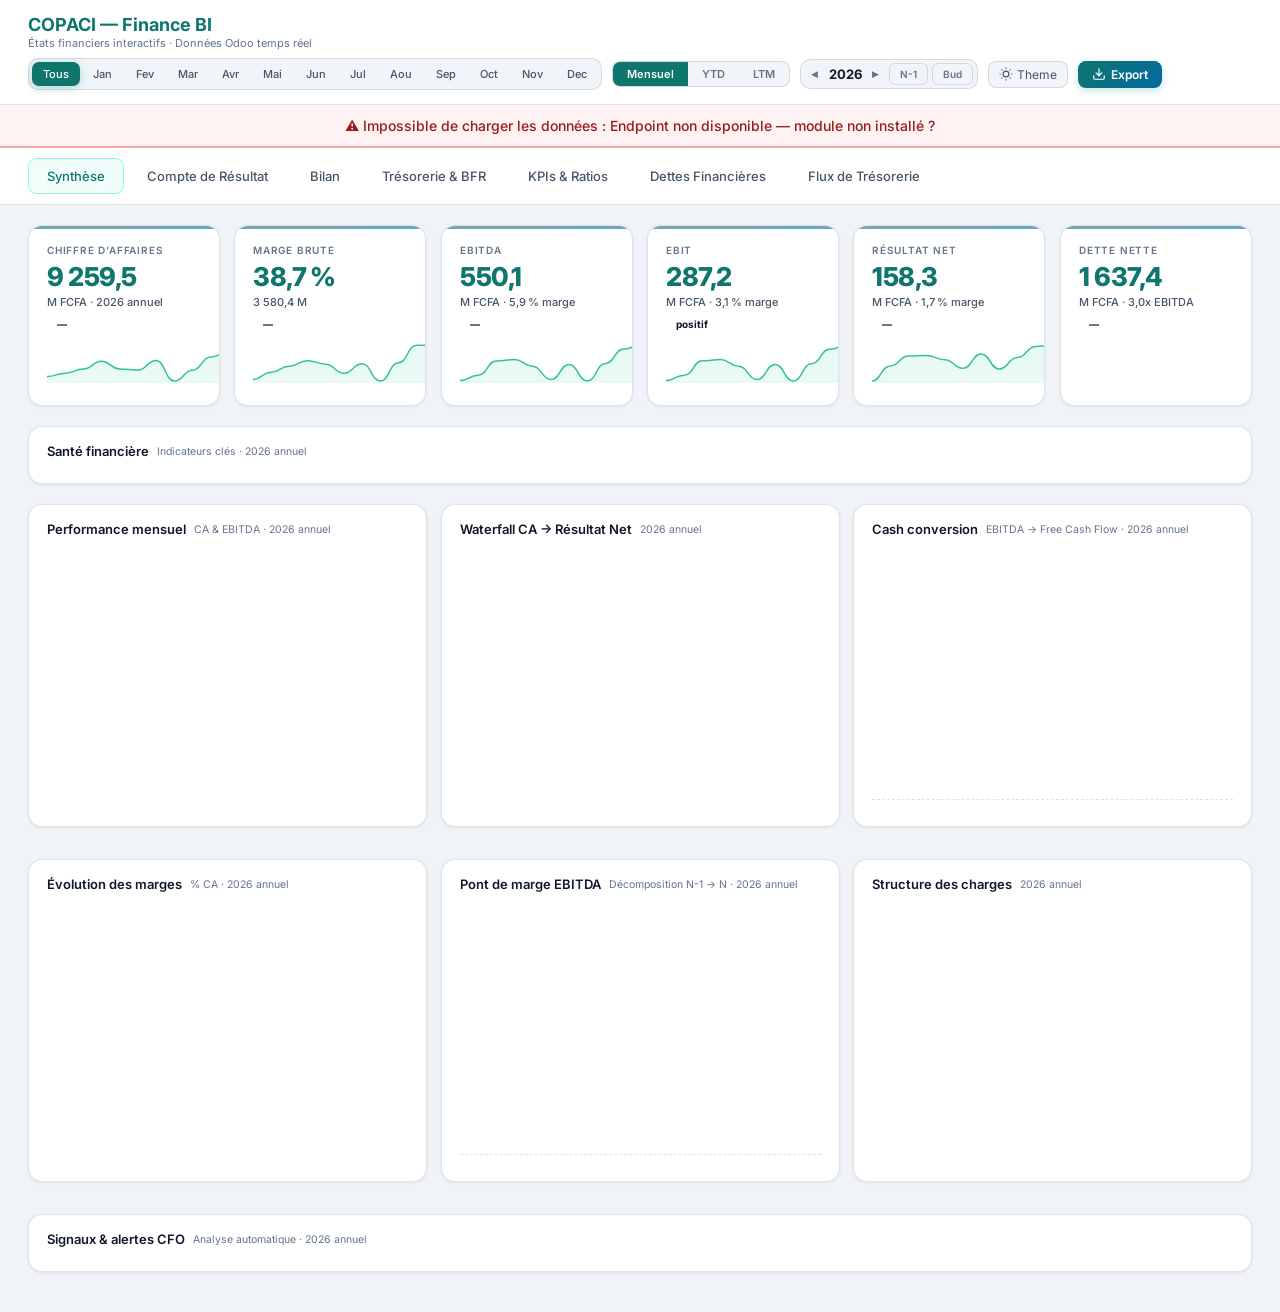
==== commit d924b6fd: "feat: drill-down panel — resizable, visual overhaul, code quality fixes Drill panel improvements: - " ====
--- a/copaci_finance_bi/static/src/dashboard/index.html
+++ b/copaci_finance_bi/static/src/dashboard/index.html
@@ -242,6 +242,7 @@
 <!-- ═══ DRILL-DOWN PANEL ═══ -->
 <div class="drill-overlay" id="drillOverlay"></div>
 <div class="drill-panel" id="drillPanel">
+  <div class="drill-resize" id="drillResize"></div>
   <div class="drill-header">
     <button class="drill-back" id="drillBack">&#9664;</button>
     <div class="drill-title"><h3 id="drillTitleText"></h3><p id="drillSubText"></p></div>
--- a/copaci_finance_bi/static/src/dashboard/css/dashboard.css
+++ b/copaci_finance_bi/static/src/dashboard/css/dashboard.css
@@ -210,7 +210,7 @@
 .fin-table tbody tr:nth-child(even):not(.row-l0):not(.row-subtotal):not(.row-pct):not(.row-spacer) td{background:var(--row-alt)}
 .fin-table .row-hidden{max-height:0;overflow:hidden;opacity:0;line-height:0;visibility:collapse;transition:max-height .3s,opacity .25s,line-height .25s}
 .fin-table .row-hidden td{padding-top:0;padding-bottom:0;border-bottom-color:transparent;transition:padding .25s,border-color .25s}
-.fin-table .row-visible{max-height:60px;opacity:1;line-height:1.4;visibility:visible}
+/* .row-visible removed — visibility is driven entirely by .row-hidden toggle */
 /* Column highlight defined later (after heat classes) so it can win the cascade
    without resorting to !important. See ".fin-table .col-hl" rule below. */
 
@@ -347,30 +347,65 @@
 /* ═══════════════════════════════════════════════════════
    DRILL-DOWN PANEL (slide-in from right)
    ═══════════════════════════════════════════════════════ */
-.drill-overlay{position:fixed;top:0;left:0;right:0;bottom:0;background:rgba(0,0,0,0.3);z-index:500;opacity:0;pointer-events:none;transition:opacity .3s}
+/* Overlay */
+.drill-overlay{position:fixed;top:0;left:0;right:0;bottom:0;background:rgba(0,0,0,0.35);z-index:500;opacity:0;pointer-events:none;transition:opacity .3s;backdrop-filter:blur(2px)}
 .drill-overlay.open{opacity:1;pointer-events:auto}
-.drill-panel{position:fixed;top:0;right:-480px;width:480px;height:100vh;background:var(--bg2);border-left:1px solid var(--brd);z-index:501;transition:right .35s cubic-bezier(.4,0,.2,1);overflow-y:auto;box-shadow:-8px 0 32px rgba(0,0,0,0.15)}
+/* Panel — resizable via drag handle */
+.drill-panel{position:fixed;top:0;right:-50vw;width:var(--drill-w,540px);min-width:380px;max-width:85vw;height:100vh;background:var(--bg2);border-left:1px solid var(--brd);z-index:501;transition:right .35s cubic-bezier(.4,0,.2,1);overflow-y:auto;box-shadow:-8px 0 32px rgba(0,0,0,0.18);display:flex;flex-direction:column}
 .drill-panel.open{right:0}
-.drill-header{padding:20px 24px;border-bottom:1px solid var(--brd);display:flex;align-items:center;gap:12px;position:sticky;top:0;background:var(--bg2);z-index:2}
-.drill-back{background:var(--inp);border:1px solid var(--brd);border-radius:8px;padding:6px 10px;cursor:pointer;color:var(--t2);font-size:14px;transition:all .2s}
+.drill-panel.resizing{transition:none;user-select:none}
+/* Drag handle — left edge */
+.drill-resize{position:absolute;left:-3px;top:0;width:6px;height:100%;cursor:col-resize;z-index:3;background:transparent;transition:background .15s}
+.drill-resize:hover,.drill-resize:active{background:var(--accent);opacity:.5;border-radius:3px}
+/* Header */
+.drill-header{padding:16px 20px;border-bottom:1px solid var(--brd);display:flex;align-items:center;gap:10px;background:var(--bg2);z-index:2;flex-shrink:0}
+.drill-back{background:var(--inp);border:1px solid var(--brd);border-radius:8px;padding:6px 10px;cursor:pointer;color:var(--t2);font-size:13px;transition:all .2s;display:flex;align-items:center;gap:4px}
 .drill-back:hover{color:var(--accent);border-color:var(--accent)}
-.drill-title{flex:1}
-.drill-title h3{font-size:15px;font-weight:700;color:var(--t1)}
-.drill-title p{font-size:11px;color:var(--t3);margin-top:2px}
-.drill-close{background:none;border:none;font-size:20px;color:var(--t3);cursor:pointer;padding:4px 8px}
-.drill-close:hover{color:var(--red)}
-.drill-body{padding:20px 24px}
-.drill-total{font-size:28px;font-weight:800;color:var(--accent);margin-bottom:16px}
-.drill-chart{height:180px;margin-bottom:20px}
+.drill-title{flex:1;min-width:0}
+.drill-title h3{font-size:14px;font-weight:700;color:var(--t1);white-space:nowrap;overflow:hidden;text-overflow:ellipsis}
+.drill-title p{font-size:10px;color:var(--t3);margin-top:2px;letter-spacing:.02em}
+.drill-close{background:none;border:none;font-size:20px;color:var(--t3);cursor:pointer;padding:4px 8px;border-radius:6px;transition:all .15s}
+.drill-close:hover{color:var(--red);background:rgba(239,68,68,.08)}
+/* Body */
+.drill-body{padding:16px 20px;flex:1;overflow-y:auto}
+.drill-total{font-size:26px;font-weight:800;color:var(--accent);margin-bottom:12px;font-variant-numeric:tabular-nums}
+.drill-total .drill-total-sub{font-size:11px;font-weight:500;color:var(--t3);margin-left:8px}
+.drill-chart{height:160px;margin-bottom:16px}
+/* Accounts table (level 1) */
 .drill-accounts{border:1px solid var(--brd);border-radius:10px;overflow:hidden}
 .drill-accounts table{width:100%;border-collapse:collapse;font-size:12px}
-.drill-accounts th{text-align:left;padding:10px 12px;color:var(--t3);font-size:10px;text-transform:uppercase;background:var(--inp);font-weight:600}
+.drill-accounts th{text-align:left;padding:8px 12px;color:var(--t3);font-size:9px;text-transform:uppercase;letter-spacing:.04em;background:var(--inp);font-weight:600}
 .drill-accounts th:last-child{text-align:right}
-.drill-accounts td{padding:9px 12px;border-bottom:1px solid var(--row-alt);color:var(--t2);cursor:pointer;transition:all .15s}
+.drill-accounts td{padding:8px 12px;border-bottom:1px solid var(--row-alt);color:var(--t2);cursor:pointer;transition:all .15s}
 .drill-accounts td:last-child{text-align:right;font-weight:600;font-variant-numeric:tabular-nums}
 .drill-accounts tr:hover td{background:var(--row-hover);color:var(--t1)}
-.drill-accounts .acct-code{font-family:'Inter',monospace;font-size:11px;color:var(--t3);font-weight:500}
-.drill-gl-note{margin-top:16px;padding:12px 16px;background:var(--inp);border:1px solid var(--brd);border-radius:8px;font-size:11px;color:var(--t3);display:flex;align-items:center;gap:8px}
+.drill-accounts .acct-code{font-family:'JetBrains Mono','Fira Code','SF Mono',monospace;font-size:10px;color:var(--accent);font-weight:600;opacity:.8}
+/* GL entries table (level 2) */
+.drill-entries{border:1px solid var(--brd);border-radius:10px;overflow:hidden;margin-top:12px}
+.drill-entries table{width:100%;border-collapse:collapse;font-size:11px}
+.drill-entries th{text-align:left;padding:7px 10px;color:var(--t3);font-size:9px;text-transform:uppercase;letter-spacing:.04em;background:var(--inp);font-weight:600}
+.drill-entries td{padding:6px 10px;border-bottom:1px solid var(--row-alt);color:var(--t2);cursor:pointer;transition:background .12s}
+.drill-entries tr:hover td{background:var(--row-hover)}
+.drill-entries .de{text-align:right;font-variant-numeric:tabular-nums;color:var(--green)}
+.drill-entries .cr{text-align:right;font-variant-numeric:tabular-nums;color:var(--red)}
+.drill-entries .bal{text-align:right;font-variant-numeric:tabular-nums;font-weight:600;color:var(--t1)}
+.drill-entries .move-ref{font-family:'JetBrains Mono','Fira Code',monospace;font-size:10px;color:var(--t3)}
+/* Pagination */
+.drill-pager{display:flex;align-items:center;justify-content:space-between;margin-top:10px;padding:8px 0}
+.drill-pager button{background:var(--inp);border:1px solid var(--brd);border-radius:6px;padding:5px 12px;font-size:11px;cursor:pointer;color:var(--t2);transition:all .15s}
+.drill-pager button:hover:not(:disabled){color:var(--accent);border-color:var(--accent)}
+.drill-pager button:disabled{opacity:.35;cursor:default}
+.drill-pager .drill-pager-info{font-size:10px;color:var(--t3)}
+/* Odoo link button */
+.drill-odoo-btn{display:inline-flex;align-items:center;gap:6px;background:var(--accent);color:#fff;border:none;border-radius:8px;padding:8px 14px;font-size:11px;font-weight:600;cursor:pointer;transition:all .15s;margin-bottom:12px}
+.drill-odoo-btn:hover{filter:brightness(1.1);box-shadow:0 2px 8px rgba(13,148,136,.3)}
+/* Info note */
+.drill-gl-note{margin-top:12px;padding:10px 14px;background:var(--inp);border:1px solid var(--brd);border-radius:8px;font-size:10px;color:var(--t3);display:flex;align-items:center;gap:8px}
+/* Loading & empty states */
+.drill-loading{text-align:center;padding:32px;color:var(--t3);font-size:12px}
+.drill-loading::before{content:'';display:block;width:28px;height:28px;border:3px solid var(--brd);border-top-color:var(--accent);border-radius:50%;margin:0 auto 12px;animation:drill-spin .8s linear infinite}
+@keyframes drill-spin{to{transform:rotate(360deg)}}
+.drill-empty{text-align:center;padding:24px;color:var(--t3);font-size:12px}
 
 /* ═══════════════════════════════════════════════════════
    RICH TOOLTIP
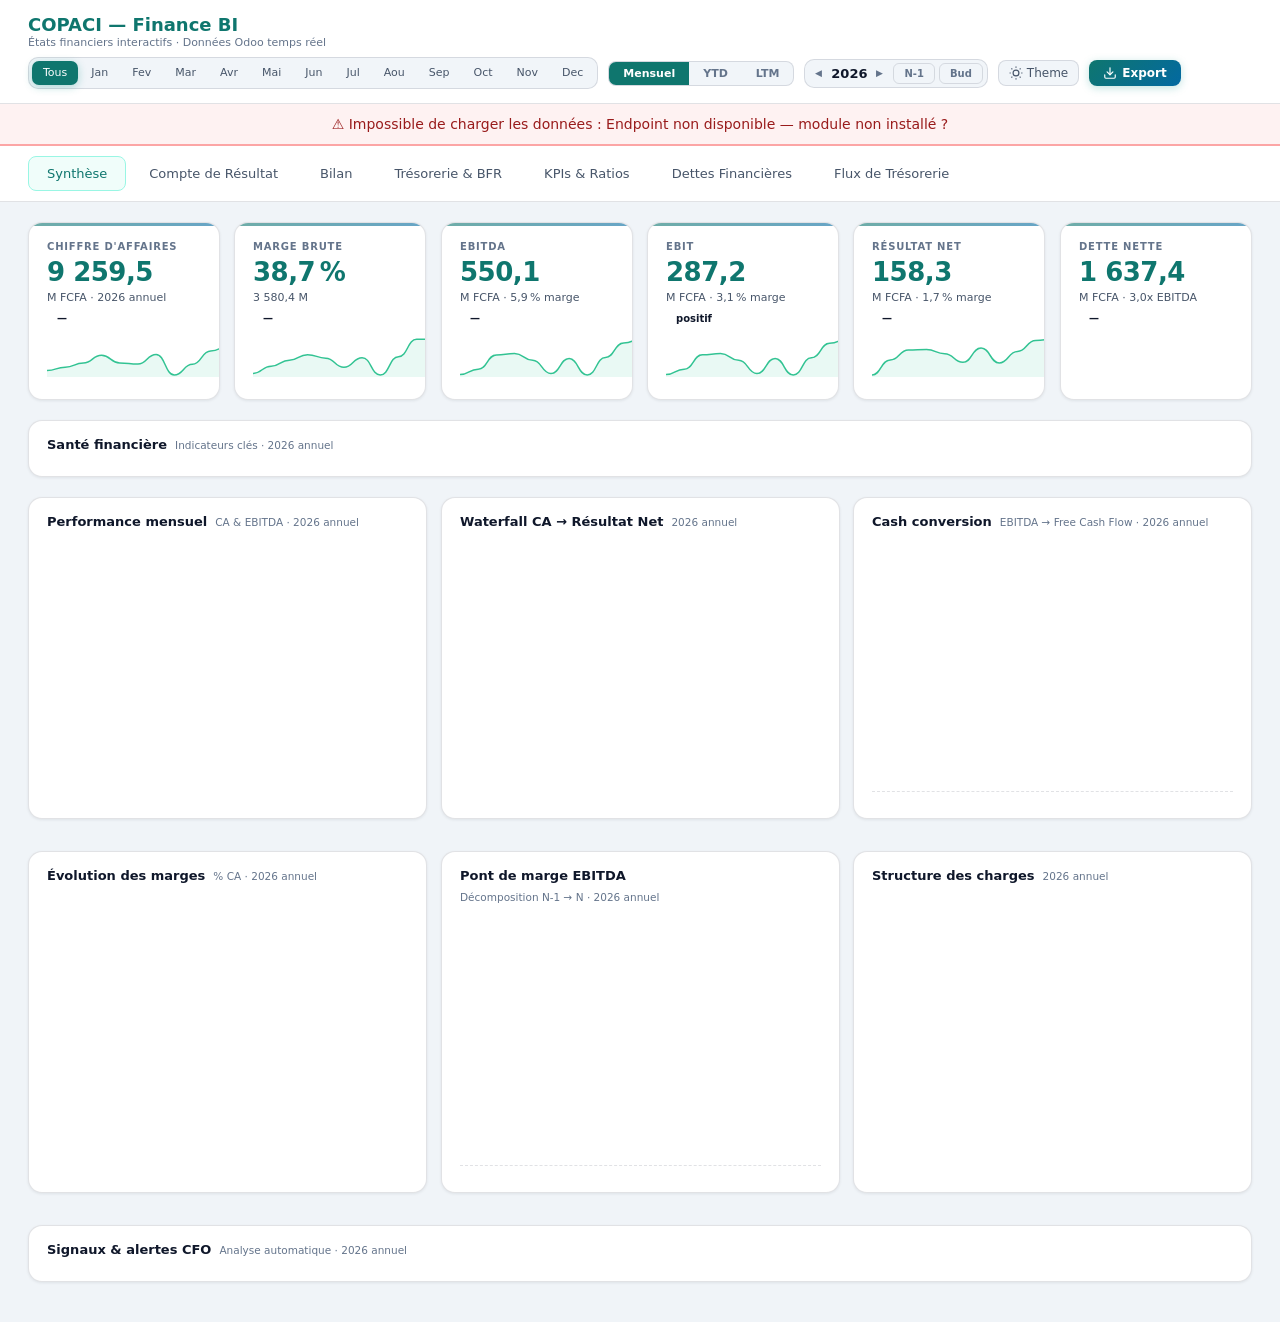
==== commit 5c471b33: "refactor: split 02_data.js (1477L) into 3 modules + audit hardening - 02a_data_core.js (331L): P&L b" ====
--- a/copaci_finance_bi/static/src/dashboard/index.html
+++ b/copaci_finance_bi/static/src/dashboard/index.html
@@ -4,7 +4,6 @@
 <meta charset="UTF-8">
 <meta name="viewport" content="width=device-width, initial-scale=1.0">
 <title>COPACI — Finance BI Dashboard</title>
-<link href="https://fonts.googleapis.com/css2?family=Inter:wght@300;400;500;600;700;800&display=swap" rel="stylesheet">
 <link rel="stylesheet" href="/copaci_finance_bi/static/src/dashboard/css/dashboard.css">
 <script src="/copaci_finance_bi/static/src/lib/chart.umd.min.js"></script>
 <script src="/copaci_finance_bi/static/src/lib/chartjs-plugin-datalabels.min.js"></script>
@@ -267,7 +266,9 @@
 <!-- Ordre de chargement : config → utils → data → charts → tables → tabs → ui → export -->
 <script src="/copaci_finance_bi/static/src/dashboard/js/00_config.js"></script>
 <script src="/copaci_finance_bi/static/src/dashboard/js/01_utils.js"></script>
-<script src="/copaci_finance_bi/static/src/dashboard/js/02_data.js"></script>
+<script src="/copaci_finance_bi/static/src/dashboard/js/02a_data_core.js"></script>
+<script src="/copaci_finance_bi/static/src/dashboard/js/02b_data_bilan.js"></script>
+<script src="/copaci_finance_bi/static/src/dashboard/js/02c_data_refresh.js"></script>
 <script src="/copaci_finance_bi/static/src/dashboard/js/03_charts.js"></script>
 <script src="/copaci_finance_bi/static/src/dashboard/js/04_tables.js"></script>
 <script src="/copaci_finance_bi/static/src/dashboard/js/05_tabs.js"></script>
--- a/copaci_finance_bi/static/src/dashboard/css/dashboard.css
+++ b/copaci_finance_bi/static/src/dashboard/css/dashboard.css
@@ -2,6 +2,12 @@
    COPACI Finance BI — CSS
    Pattern: Ventes V6 (teal/blue accent, light default)
    ═══════════════════════════════════════════════════════════════ */
+/* Inter — auto-hosted (no external Google Fonts dependency) */
+@font-face{font-family:'Inter';font-style:normal;font-weight:400;font-display:swap;src:url('../fonts/inter-latin-400.woff2') format('woff2')}
+@font-face{font-family:'Inter';font-style:normal;font-weight:500;font-display:swap;src:url('../fonts/inter-latin-500.woff2') format('woff2')}
+@font-face{font-family:'Inter';font-style:normal;font-weight:600;font-display:swap;src:url('../fonts/inter-latin-600.woff2') format('woff2')}
+@font-face{font-family:'Inter';font-style:normal;font-weight:700;font-display:swap;src:url('../fonts/inter-latin-700.woff2') format('woff2')}
+@font-face{font-family:'Inter';font-style:normal;font-weight:800;font-display:swap;src:url('../fonts/inter-latin-800.woff2') format('woff2')}
 :root,[data-theme="dark"]{--bg:#0c1222;--bg2:#111a2e;--card:rgba(255,255,255,0.05);--card-h:rgba(255,255,255,0.08);--brd:rgba(255,255,255,0.1);--brd-h:rgba(255,255,255,0.2);--t1:#f0f0f5;--t2:rgba(255,255,255,0.6);--t3:rgba(255,255,255,0.4);--inp:rgba(255,255,255,0.08);--inp-b:rgba(255,255,255,0.15);--accent:#0d9488;--accent2:#0284c7;--green:#10b981;--red:#ef4444;--amber:#f59e0b;--purple:#8b5cf6;--row-hover:rgba(13,148,136,0.06);--row-alt:rgba(255,255,255,0.02);--total-bg:rgba(13,148,136,0.08);--subtotal-bg:rgba(13,148,136,0.04)}
 [data-theme="light"]{--bg:#f0f4f8;--bg2:#ffffff;--card:#ffffff;--card-h:#ffffff;--brd:rgba(15,23,42,0.12);--brd-h:rgba(15,23,42,0.22);--t1:#0f172a;--t2:#475569;--t3:#64748b;--inp:#f1f5f9;--inp-b:#cbd5e1;--accent:#0f766e;--accent2:#0369a1;--green:#047857;--red:#dc2626;--amber:#b45309;--purple:#7c3aed;--row-hover:rgba(15,118,110,0.06);--row-alt:rgba(15,23,42,0.02);--total-bg:rgba(15,118,110,0.08);--subtotal-bg:rgba(15,118,110,0.04)}
 *,*::before,*::after{box-sizing:border-box;margin:0;padding:0}
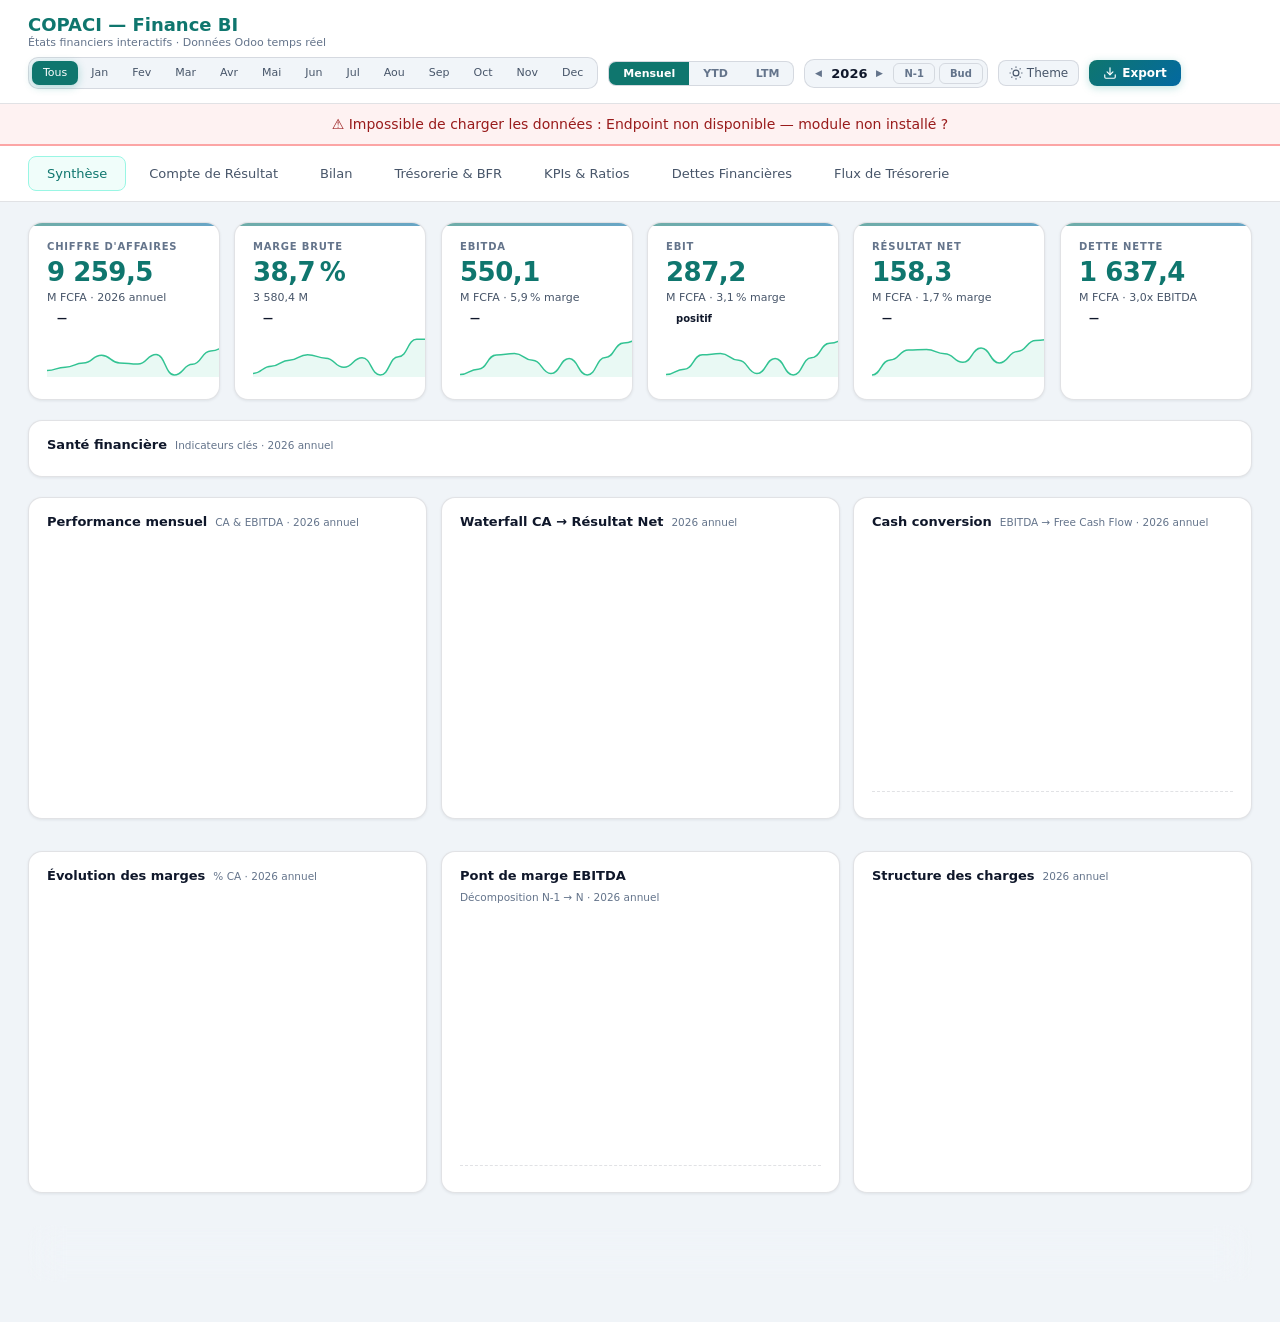
==== commit 46eeee2a: "feat: default to COPACI for multi-company users + contribution charts - Company selector defaults to" ====
--- a/copaci_finance_bi/static/src/dashboard/index.html
+++ b/copaci_finance_bi/static/src/dashboard/index.html
@@ -158,6 +158,10 @@
       <div class="chart-card"><h2 id="synthMarginBridgeTitle">Pont de marge EBITDA <span>D&eacute;composition vs N-1</span></h2><div class="chart-container" id="synthMarginBridgeWrap"><canvas id="synthMarginBridgeChart"></canvas></div><div class="conv-kpi" id="synthMarginBridgeKpi"></div></div>
       <div class="chart-card"><h2 id="synthChargesTitle">Structure des charges <span>YTD</span></h2><div class="chart-container" id="synthChargesWrap"><canvas id="synthChargesChart"></canvas></div></div>
     </div>
+    <div class="chart-grid g2" id="synthContribRow" style="display:none">
+      <div class="chart-card"><h2 id="synthContribCaTitle">Contribution au CA par soci&eacute;t&eacute; <span>R&eacute;partition mensuelle</span></h2><div class="chart-container"><canvas id="synthContribCaChart"></canvas></div><div class="conv-kpi" id="synthContribCaKpi"></div></div>
+      <div class="chart-card"><h2 id="synthContribEbitdaTitle">Contribution &agrave; l'EBITDA par soci&eacute;t&eacute; <span>R&eacute;partition mensuelle</span></h2><div class="chart-container"><canvas id="synthContribEbitdaChart"></canvas></div><div class="conv-kpi" id="synthContribEbitdaKpi"></div></div>
+    </div>
     <div class="chart-card insights-card">
       <h2 id="synthInsightsTitle">Signaux et alertes CFO <span>Analyse automatique</span></h2>
       <div class="insights-grid" id="synthInsights"></div>
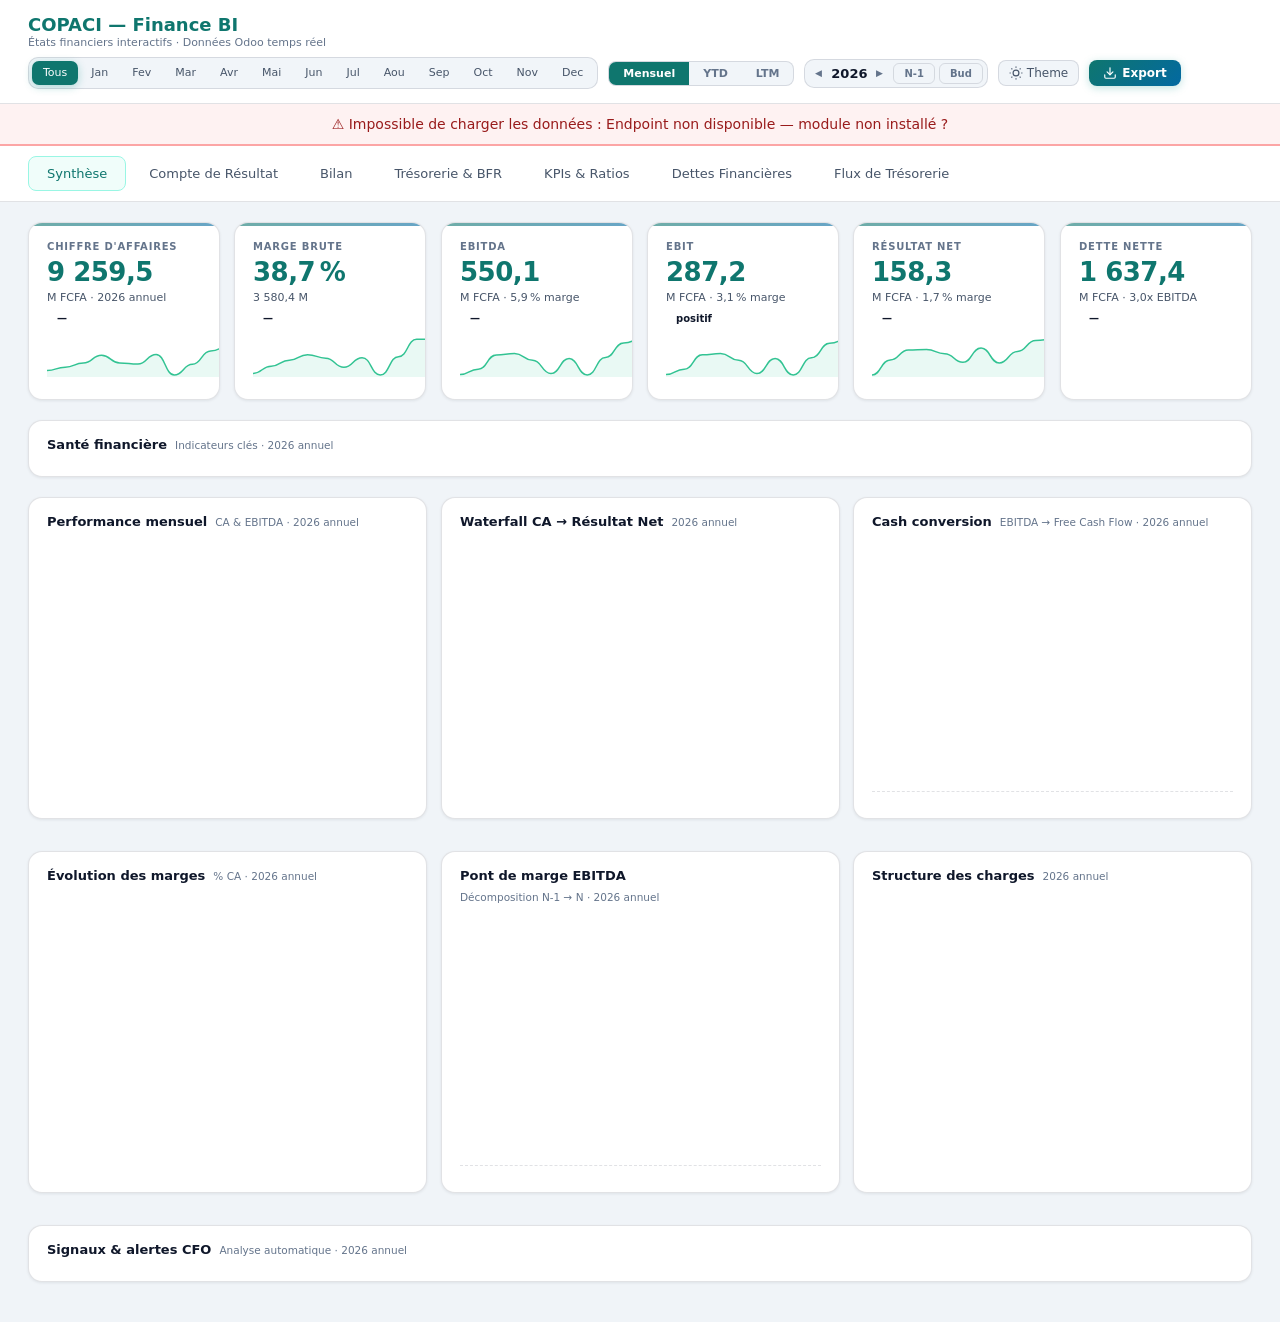
==== commit 4f95c883: "feat: dettes refactor (bank breakdown + Nature/Banques toggle) + Synthese polish Dettes financieres " ====
--- a/copaci_finance_bi/static/src/dashboard/index.html
+++ b/copaci_finance_bi/static/src/dashboard/index.html
@@ -143,27 +143,33 @@
 
   <!-- TAB: SYNTHESE -->
   <section id="synthese" class="panel active">
+    <!-- 1. KPIs headline -->
     <div class="kpi-grid k6" id="synthKpis"></div>
+    <!-- 2. Company contribution (multi-societe only) — right after KPIs for context -->
+    <div class="chart-grid g2" id="synthContribRow" style="display:none">
+      <div class="chart-card"><h2 id="synthContribCaTitle">Contribution au CA <span>R&eacute;partition</span></h2><div class="chart-container short"><canvas id="synthContribCaChart"></canvas></div><div class="contrib-legend" id="synthContribCaKpi"></div></div>
+      <div class="chart-card"><h2 id="synthContribEbitdaTitle">Contribution &agrave; l'EBITDA <span>R&eacute;partition</span></h2><div class="chart-container short"><canvas id="synthContribEbitdaChart"></canvas></div><div class="contrib-legend" id="synthContribEbitdaKpi"></div></div>
+    </div>
+    <!-- 3. Sante financiere -->
     <div class="chart-card health-card">
       <h2 id="synthHealthTitle">Sant&eacute; financi&egrave;re <span>Indicateurs cl&eacute;s</span></h2>
       <div class="health-grid" id="synthHealthGauges"></div>
     </div>
+    <!-- 4. Performance & Waterfall -->
     <div class="chart-grid g3">
       <div class="chart-card"><h2 id="synthPerfTitle">Performance mensuelle <span>CA &amp; EBITDA</span></h2><div class="chart-container" id="synthPerfWrap"><canvas id="synthPerfChart"></canvas></div></div>
       <div class="chart-card"><h2 id="synthWaterfallTitle">Waterfall CA &rarr; R&eacute;sultat Net <span>Annuel</span></h2><div class="chart-container" id="synthWaterfallWrap"><canvas id="synthWaterfallChart"></canvas></div></div>
       <div class="chart-card"><h2 id="synthCashConvTitle">Cash conversion <span>EBITDA &rarr; Free Cash Flow</span></h2><div class="chart-container" id="synthCashConvWrap"><canvas id="synthCashConvChart"></canvas></div><div class="conv-kpi" id="synthCashConvKpi"></div></div>
     </div>
+    <!-- 5. Marges & Charges -->
     <div class="chart-grid g3">
       <div class="chart-card"><h2 id="synthMarginsTitle">&Eacute;volution des marges <span>% CA</span></h2><div class="chart-container" id="synthMarginsWrap"><canvas id="synthMarginsChart"></canvas></div></div>
       <div class="chart-card"><h2 id="synthMarginBridgeTitle">Pont de marge EBITDA <span>D&eacute;composition vs N-1</span></h2><div class="chart-container" id="synthMarginBridgeWrap"><canvas id="synthMarginBridgeChart"></canvas></div><div class="conv-kpi" id="synthMarginBridgeKpi"></div></div>
       <div class="chart-card"><h2 id="synthChargesTitle">Structure des charges <span>YTD</span></h2><div class="chart-container" id="synthChargesWrap"><canvas id="synthChargesChart"></canvas></div></div>
     </div>
-    <div class="chart-grid g2" id="synthContribRow" style="display:none">
-      <div class="chart-card"><h2 id="synthContribCaTitle">Contribution au CA par soci&eacute;t&eacute; <span>R&eacute;partition mensuelle</span></h2><div class="chart-container"><canvas id="synthContribCaChart"></canvas></div><div class="conv-kpi" id="synthContribCaKpi"></div></div>
-      <div class="chart-card"><h2 id="synthContribEbitdaTitle">Contribution &agrave; l'EBITDA par soci&eacute;t&eacute; <span>R&eacute;partition mensuelle</span></h2><div class="chart-container"><canvas id="synthContribEbitdaChart"></canvas></div><div class="conv-kpi" id="synthContribEbitdaKpi"></div></div>
-    </div>
+    <!-- 6. Signaux & alertes -->
     <div class="chart-card insights-card">
-      <h2 id="synthInsightsTitle">Signaux et alertes CFO <span>Analyse automatique</span></h2>
+      <h2 id="synthInsightsTitle">Signaux &amp; alertes CFO <span>Analyse automatique</span></h2>
       <div class="insights-grid" id="synthInsights"></div>
     </div>
   </section>
@@ -215,16 +221,25 @@
   <!-- TAB: DETTES FINANCIERES -->
   <section id="dettes" class="panel">
     <div class="kpi-grid k4" id="dettesKpis"></div>
-    <div class="chart-grid g3">
-      <div class="chart-card"><h2>Composition de la dette <span>Par type</span></h2><div class="chart-container"><canvas id="detteTypeChart"></canvas></div></div>
-      <div class="chart-card"><h2 id="detteStackedTitle">&Eacute;volution dette &amp; tr&eacute;sorerie <span>Empil&eacute; &middot; dette nette en courbe</span></h2><div class="chart-container"><canvas id="detteStackedChart"></canvas></div></div>
-      <div class="chart-card"><h2 id="detteByNatureTitle">Dette par nature <span>Empil&eacute; mensuel</span></h2><div class="chart-container"><canvas id="detteByNatureChart"></canvas></div></div>
-    </div>
-    <div class="chart-card"><h2 id="dettesTableTitle">D&eacute;tail des dettes financi&egrave;res <span>M FCFA &middot; Cliquer pour d&eacute;rouler</span></h2>
-      <div class="table-toolbar" id="dettesToolbar"><div class="table-toolbar-spacer"></div></div>
+    <!-- Bank filter pills (populated by JS) -->
+    <div class="bank-filter-wrap" id="bankFilterWrap" style="display:none"></div>
+    <div class="chart-grid g3">
+      <div class="chart-card"><h2 id="detteBankTitle">Exposition bancaire <span>Par &eacute;tablissement</span></h2><div class="chart-container"><canvas id="detteBankChart"></canvas></div></div>
+      <div class="chart-card"><h2 id="detteStackedTitle">&Eacute;volution dette &amp; tr&eacute;sorerie <span>Dette nette en courbe</span></h2><div class="chart-container"><canvas id="detteStackedChart"></canvas></div></div>
+      <div class="chart-card"><h2 id="detteByNatureTitle">Dette par nature <span>Mensuel</span></h2><div class="chart-container"><canvas id="detteByNatureChart"></canvas></div></div>
+    </div>
+    <div class="chart-card">
+      <h2 id="dettesTableTitle">D&eacute;tail des dettes financi&egrave;res <span>M FCFA</span></h2>
+      <div class="table-toolbar" id="dettesToolbar">
+        <div class="view-toggle" id="dettesViewToggle">
+          <button class="vtog active" data-view="nature">Nature</button>
+          <button class="vtog" data-view="banque">Banques</button>
+        </div>
+        <div class="table-toolbar-spacer"></div>
+      </div>
       <div class="fin-table-wrap"><table class="fin-table" id="dettesTable"><thead id="dettesHead"></thead><tbody id="dettesBody"></tbody></table></div>
     </div>
-    <p class="data-footnote">Les ventilations mensuelles sont estim&eacute;es par interpolation &agrave; partir des soldes trimestriels disponibles.</p>
+    <p class="data-footnote">Ventilations mensuelles estim&eacute;es par interpolation &agrave; partir des soldes disponibles.</p>
   </section>
 
   <!-- TAB: FLUX DE TRESORERIE -->
--- a/copaci_finance_bi/static/src/dashboard/css/dashboard.css
+++ b/copaci_finance_bi/static/src/dashboard/css/dashboard.css
@@ -164,6 +164,17 @@
 .conv-kpi .kpi-mini-val.good{color:var(--green)}
 .conv-kpi .kpi-mini-val.bad{color:var(--red)}
 .conv-kpi .kpi-mini-val.warn{color:var(--amber)}
+
+/* Contribution legend (company split doughnuts) */
+.contrib-legend{display:flex;gap:20px;margin-top:14px;padding-top:12px;border-top:1px dashed var(--brd)}
+.contrib-item{flex:1;min-width:0}
+.contrib-header{display:flex;align-items:center;gap:6px;margin-bottom:5px}
+.contrib-dot{width:8px;height:8px;border-radius:2px;flex-shrink:0}
+.contrib-name{font-size:10px;font-weight:600;color:var(--t2);text-transform:uppercase;letter-spacing:.4px;white-space:nowrap;overflow:hidden;text-overflow:ellipsis}
+.contrib-pct{margin-left:auto;font-size:13px;font-weight:700;color:var(--t1);font-variant-numeric:tabular-nums}
+.contrib-bar{height:4px;border-radius:2px;background:var(--bg3);overflow:hidden;margin-bottom:5px}
+.contrib-fill{height:100%;border-radius:2px;transition:width .4s ease}
+.contrib-val{font-size:11px;color:var(--t3);font-variant-numeric:tabular-nums}
 
 /* Insights panel */
 .insights-card{margin-bottom:20px}
@@ -534,4 +545,18 @@
 .export-generate{background:linear-gradient(135deg,var(--accent),var(--accent2));color:#fff;border:none;border-radius:8px;padding:8px 22px;font-family:inherit;font-size:13px;font-weight:600;cursor:pointer;transition:all .3s;box-shadow:0 2px 8px rgba(13,148,136,0.25)}
 .export-generate:hover{transform:translateY(-1px);box-shadow:0 4px 14px rgba(13,148,136,0.35)}
 .export-generate:disabled{opacity:.5;cursor:not-allowed;transform:none;box-shadow:none}
-.export-progress{font-size:11px;color:var(--t3);text-align:center;padding:8px 0 0}+.export-progress{font-size:11px;color:var(--t3);text-align:center;padding:8px 0 0}
+
+/* ═══════════════════════════════════════════════════════
+   DETTES — Bank filter & View toggle
+   ═══════════════════════════════════════════════════════ */
+.bank-filter-wrap{display:flex;align-items:center;gap:4px;background:var(--inp);border:1px solid var(--brd);border-radius:10px;padding:3px 6px;margin-bottom:16px;flex-wrap:wrap}
+.bank-filter-wrap .cw-label{font-size:9px;font-weight:600;color:var(--t3);text-transform:uppercase;letter-spacing:.05em;margin-right:2px}
+
+/* View toggle (Nature / Banques) — reuses pill aesthetics */
+.view-toggle{display:flex;align-items:center;background:var(--inp);border:1px solid var(--brd);border-radius:8px;padding:2px;gap:2px}
+.vtog{padding:4px 12px;border:none;background:transparent;color:var(--t2);font-family:inherit;font-size:11px;font-weight:600;border-radius:6px;cursor:pointer;transition:all .25s;white-space:nowrap}
+.vtog.active{background:var(--accent);color:#fff;box-shadow:0 1px 4px rgba(13,148,136,0.25)}
+[data-theme="light"] .vtog.active{background:var(--accent)}
+.vtog:hover:not(.active){background:var(--card-h);color:var(--t1)}
+
